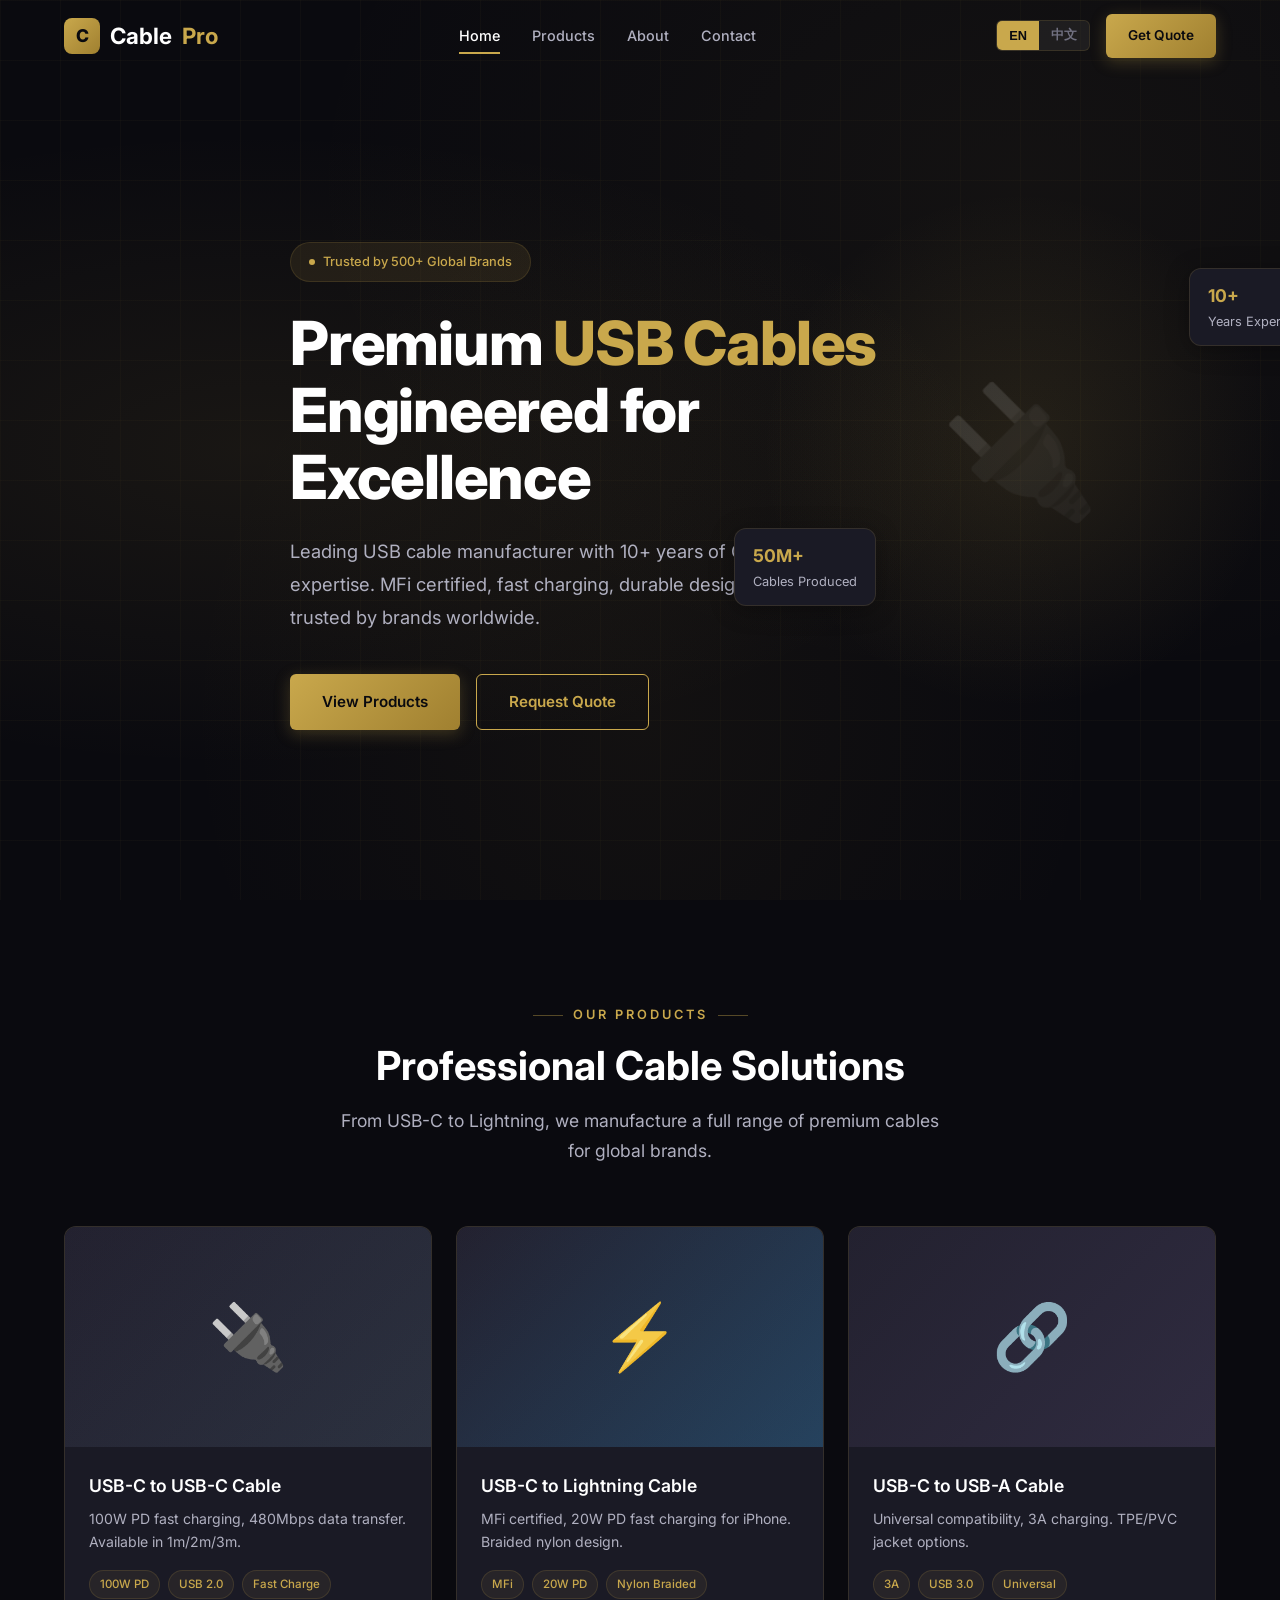
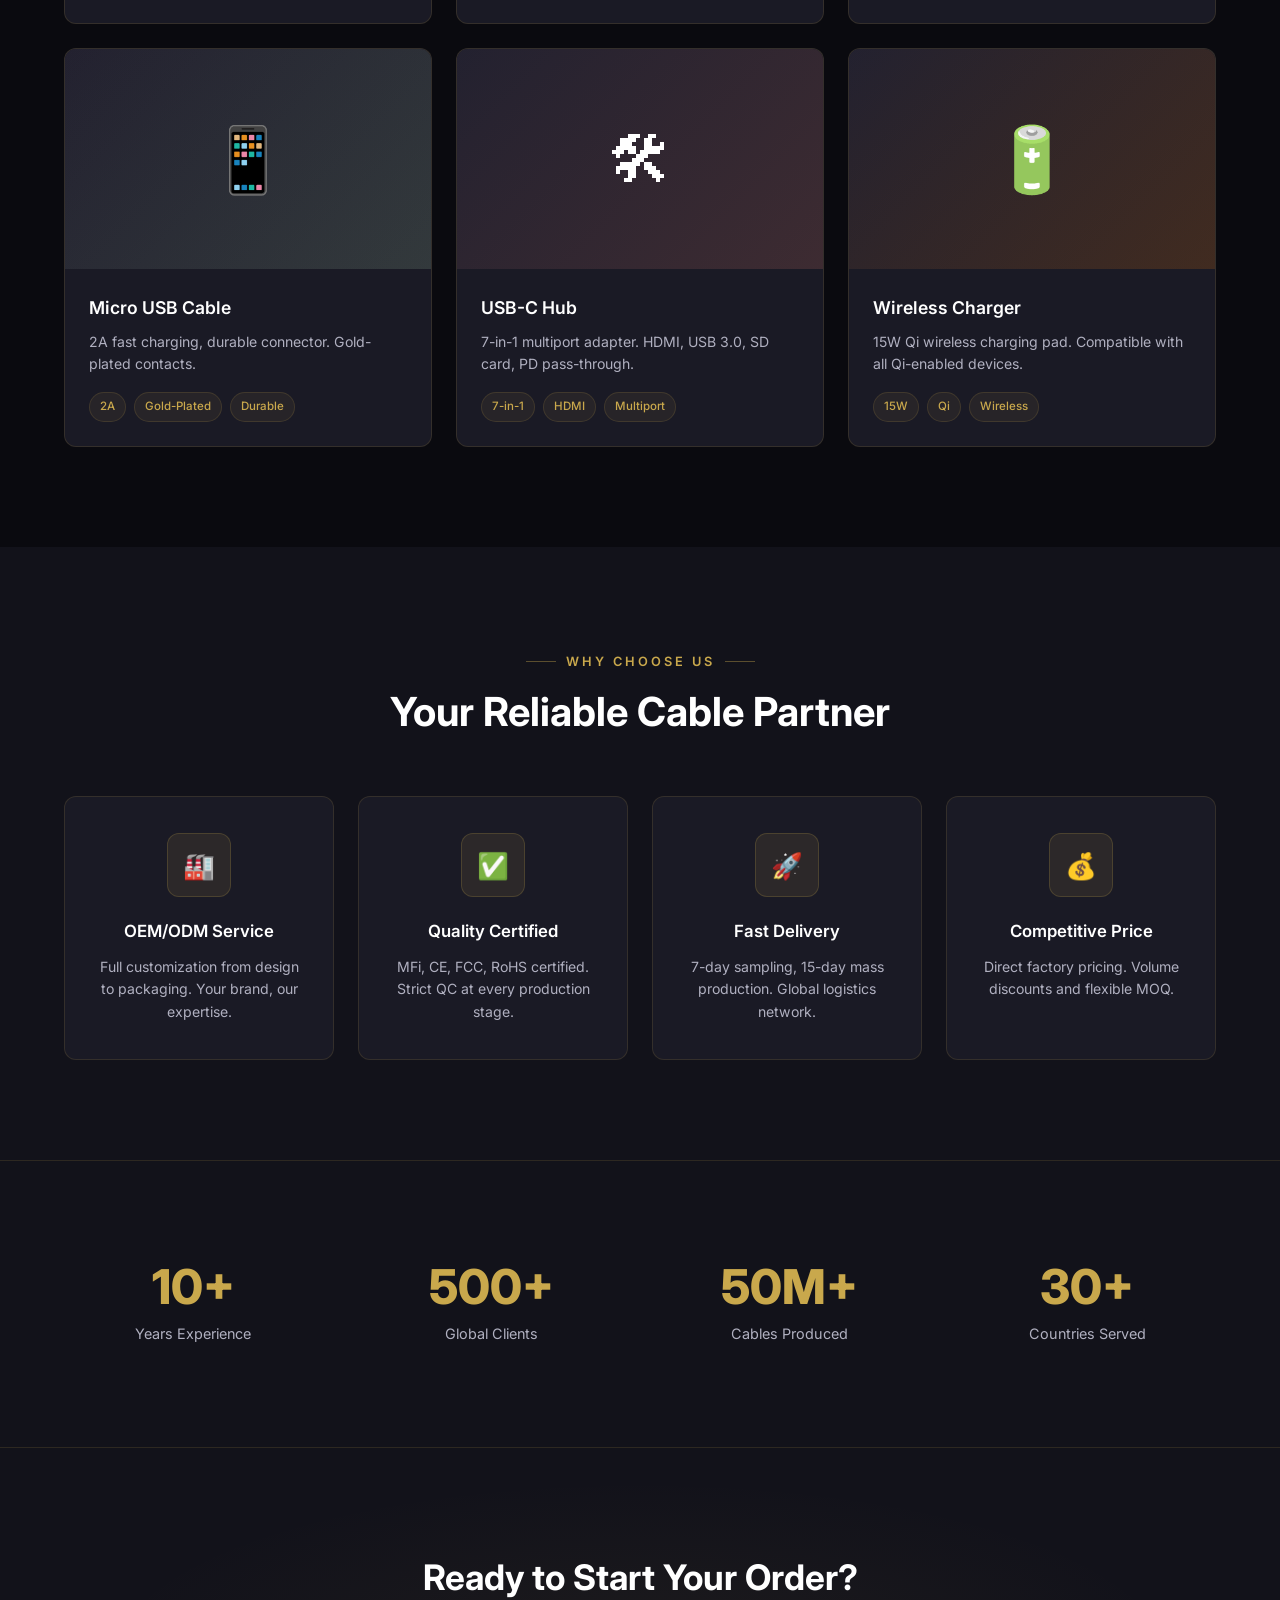
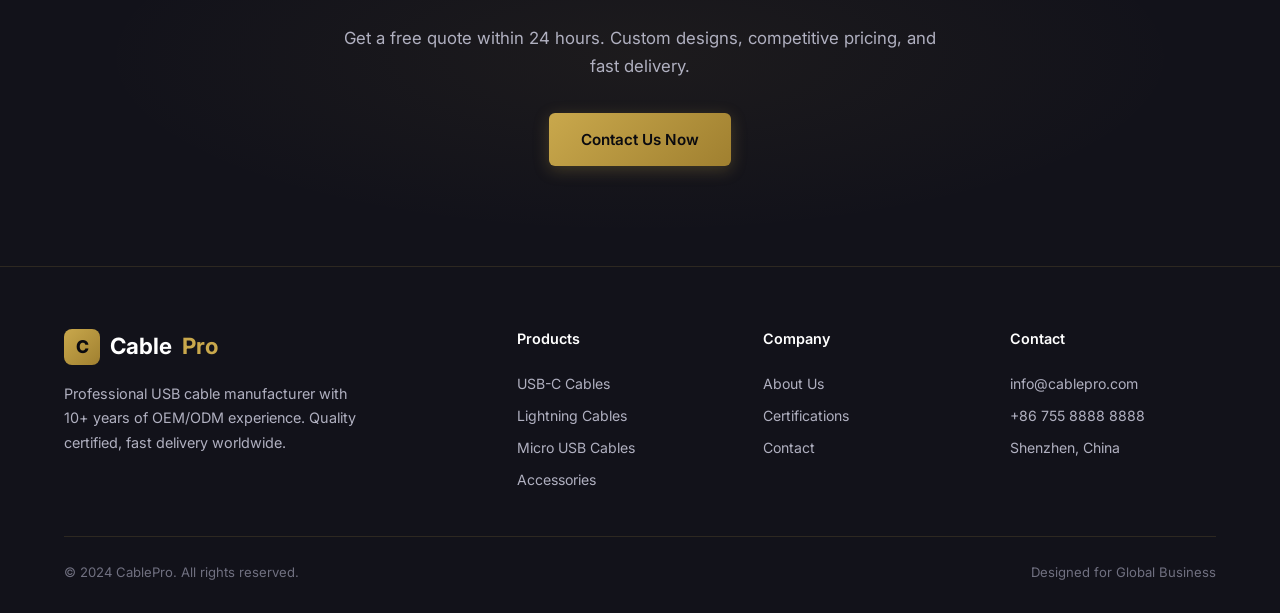
==== index.html @ 5659ff64 "feat: CablePro USB数据线外贸独立站 - 深色商务风 + 中英双语 - 4个页面: 首页/产品/关于/联系 - 深色背景 + 金色点缀设计风格 - 中英文一键切换 (localStor" ====
<!DOCTYPE html>
<html lang="en">
<head>
  <meta charset="UTF-8">
  <meta name="viewport" content="width=device-width, initial-scale=1.0">
  <title>CablePro - Premium USB Cables Manufacturer</title>
  <meta name="description" content="CablePro is a leading USB cable manufacturer with 10+ years of experience. OEM/ODM services, quality certified, fast delivery worldwide.">
  <link rel="stylesheet" href="assets/css/style.css">
  <link rel="preconnect" href="https://fonts.googleapis.com">
  <link href="https://fonts.googleapis.com/css2?family=Inter:wght@400;500;600;700;800&display=swap" rel="stylesheet">
</head>
<body>

<!-- Header 导航 -->
<header class="header">
  <div class="header-inner">
    <a href="index.html" class="logo">
      <div class="logo-icon">C</div>
      Cable<span>Pro</span>
    </a>
    <nav class="nav">
      <a href="index.html" class="nav-link active" data-en="Home" data-zh="首页">Home</a>
      <a href="products.html" class="nav-link " data-en="Products" data-zh="产品中心">Products</a>
      <a href="about.html" class="nav-link " data-en="About" data-zh="关于我们">About</a>
      <a href="contact.html" class="nav-link " data-en="Contact" data-zh="联系我们">Contact</a>
    </nav>
    <div class="header-actions">
      <div class="lang-switch">
        <button class="lang-btn active" data-lang="en">EN</button>
        <button class="lang-btn" data-lang="zh">中文</button>
      </div>
      <a href="contact.html" class="btn btn-primary btn-sm" data-en="Get Quote" data-zh="获取报价">Get Quote</a>
    </div>
    <button class="menu-toggle" aria-label="Menu">
      <span></span><span></span><span></span>
    </button>
  </div>
</header>

<!-- 移动端导航 -->
<div class="mobile-nav">
  <a href="index.html" class="nav-link active" data-en="Home" data-zh="首页">Home</a>
  <a href="products.html" class="nav-link " data-en="Products" data-zh="产品中心">Products</a>
  <a href="about.html" class="nav-link " data-en="About" data-zh="关于我们">About</a>
  <a href="contact.html" class="nav-link " data-en="Contact" data-zh="联系我们">Contact</a>
  <div class="header-actions">
    <a href="contact.html" class="btn btn-primary" data-en="Get Quote" data-zh="获取报价">Get Quote</a>
  </div>
</div>

<!-- Hero 区块 -->
<section class="hero">
  <div class="hero-bg"></div>
  <div class="hero-grid"></div>
  <div class="container">
    <div class="hero-content">
      <div class="hero-badge">
        <span class="hero-badge-dot"></span>
        <span data-en="Trusted by 500+ Global Brands" data-zh="500+ 全球品牌信赖之选">Trusted by 500+ Global Brands</span>
      </div>
      <h1 class="hero-title">
        <span data-en="Premium" data-zh="优质">Premium</span> <span class="gold" data-en="USB Cables" data-zh="USB数据线">USB Cables</span><br>
        <span data-en="Engineered for Excellence" data-zh="精工制造 卓越品质">Engineered for Excellence</span>
      </h1>
      <p class="hero-desc" data-en="Leading USB cable manufacturer with 10+ years of OEM/ODM expertise. MFi certified, fast charging, durable design — trusted by brands worldwide." data-zh="拥有10余年OEM/ODM经验的领先USB数据线制造商。MFi认证、快充技术、耐用设计——全球品牌信赖之选。">Leading USB cable manufacturer with 10+ years of OEM/ODM expertise. MFi certified, fast charging, durable design — trusted by brands worldwide.</p>
      <div class="hero-btns">
        <a href="products.html" class="btn btn-primary" data-en="View Products" data-zh="查看产品">View Products</a>
        <a href="contact.html" class="btn btn-outline" data-en="Request Quote" data-zh="索取报价">Request Quote</a>
      </div>
    </div>
  </div>
  <div class="hero-visual">
    <div class="hero-visual-inner">
      <div class="hero-visual-icon">&#x1F50C;</div>
      <div class="hero-floating">
        <span class="num">10+</span>
        <span data-en="Years Experience" data-zh="年经验">Years Experience</span>
      </div>
      <div class="hero-floating">
        <span class="num">50M+</span>
        <span data-en="Cables Produced" data-zh="条数据线产出">Cables Produced</span>
      </div>
    </div>
  </div>
</section>

<!-- 产品展示区 -->
<section class="section">
  <div class="container">
    <div class="section-header reveal">
      <div class="section-label" data-en="Our Products" data-zh="产品展示">Our Products</div>
      <h2 class="section-title" data-en="Professional Cable Solutions" data-zh="专业线缆解决方案">Professional Cable Solutions</h2>
      <p class="section-subtitle" data-en="From USB-C to Lightning, we manufacture a full range of premium cables for global brands." data-zh="从USB-C到Lightning，我们为全球品牌制造全系列优质数据线。">From USB-C to Lightning, we manufacture a full range of premium cables for global brands.</p>
    </div>
    <div class="products-grid">
      <div class="product-card reveal">
        <div class="product-img" style="background:linear-gradient(135deg,#1a1a2e,#16213e)"><span class="emoji">&#x1F50C;</span></div>
        <div class="product-info">
          <h3 class="product-name" data-en="USB-C to USB-C Cable" data-zh="USB-C 转 USB-C 数据线">USB-C to USB-C Cable</h3>
          <p class="product-desc" data-en="100W PD fast charging, 480Mbps data transfer. Available in 1m/2m/3m." data-zh="100W PD快充，480Mbps数据传输。1m/2m/3m可选。">100W PD fast charging, 480Mbps data transfer. Available in 1m/2m/3m.</p>
          <div class="product-tags">
            <span class="product-tag">100W PD</span>
            <span class="product-tag">USB 2.0</span>
            <span class="product-tag" data-en="Fast Charge" data-zh="快充">Fast Charge</span>
          </div>
        </div>
      </div>
      <div class="product-card reveal">
        <div class="product-img" style="background:linear-gradient(135deg,#1a1a2e,#0f3460)"><span class="emoji">&#x26A1;</span></div>
        <div class="product-info">
          <h3 class="product-name" data-en="USB-C to Lightning Cable" data-zh="USB-C 转 Lightning 数据线">USB-C to Lightning Cable</h3>
          <p class="product-desc" data-en="MFi certified, 20W PD fast charging for iPhone. Braided nylon design." data-zh="MFi认证，20W PD快充适配iPhone。尼龙编织设计。">MFi certified, 20W PD fast charging for iPhone. Braided nylon design.</p>
          <div class="product-tags">
            <span class="product-tag">MFi</span>
            <span class="product-tag">20W PD</span>
            <span class="product-tag" data-en="Nylon Braided" data-zh="尼龙编织">Nylon Braided</span>
          </div>
        </div>
      </div>
      <div class="product-card reveal">
        <div class="product-img" style="background:linear-gradient(135deg,#1a1a2e,#1a1a3e)"><span class="emoji">&#x1F517;</span></div>
        <div class="product-info">
          <h3 class="product-name" data-en="USB-C to USB-A Cable" data-zh="USB-C 转 USB-A 数据线">USB-C to USB-A Cable</h3>
          <p class="product-desc" data-en="Universal compatibility, 3A charging. TPE/PVC jacket options." data-zh="通用兼容，3A充电。TPE/PVC外被可选。">Universal compatibility, 3A charging. TPE/PVC jacket options.</p>
          <div class="product-tags">
            <span class="product-tag">3A</span>
            <span class="product-tag">USB 3.0</span>
            <span class="product-tag" data-en="Universal" data-zh="通用">Universal</span>
          </div>
        </div>
      </div>
      <div class="product-card reveal">
        <div class="product-img" style="background:linear-gradient(135deg,#1a1a2e,#1e2a3a)"><span class="emoji">&#x1F4F1;</span></div>
        <div class="product-info">
          <h3 class="product-name" data-en="Micro USB Cable" data-zh="Micro USB 数据线">Micro USB Cable</h3>
          <p class="product-desc" data-en="2A fast charging, durable connector. Gold-plated contacts." data-zh="2A快充，耐用接头。镀金触点。">2A fast charging, durable connector. Gold-plated contacts.</p>
          <div class="product-tags">
            <span class="product-tag">2A</span>
            <span class="product-tag" data-en="Gold-Plated" data-zh="镀金触点">Gold-Plated</span>
            <span class="product-tag" data-en="Durable" data-zh="耐用">Durable</span>
          </div>
        </div>
      </div>
      <div class="product-card reveal">
        <div class="product-img" style="background:linear-gradient(135deg,#1a1a2e,#2a1a2e)"><span class="emoji">&#x1F6E0;</span></div>
        <div class="product-info">
          <h3 class="product-name" data-en="USB-C Hub" data-zh="USB-C 扩展坞">USB-C Hub</h3>
          <p class="product-desc" data-en="7-in-1 multiport adapter. HDMI, USB 3.0, SD card, PD pass-through." data-zh="七合一多口适配器。HDMI、USB 3.0、SD卡、PD直通。">7-in-1 multiport adapter. HDMI, USB 3.0, SD card, PD pass-through.</p>
          <div class="product-tags">
            <span class="product-tag">7-in-1</span>
            <span class="product-tag">HDMI</span>
            <span class="product-tag" data-en="Multiport" data-zh="多口">Multiport</span>
          </div>
        </div>
      </div>
      <div class="product-card reveal">
        <div class="product-img" style="background:linear-gradient(135deg,#1a1a2e,#2e1a1a)"><span class="emoji">&#x1F50B;</span></div>
        <div class="product-info">
          <h3 class="product-name" data-en="Wireless Charger" data-zh="无线充电器">Wireless Charger</h3>
          <p class="product-desc" data-en="15W Qi wireless charging pad. Compatible with all Qi-enabled devices." data-zh="15W Qi无线充电板。兼容所有Qi设备。">15W Qi wireless charging pad. Compatible with all Qi-enabled devices.</p>
          <div class="product-tags">
            <span class="product-tag">15W</span>
            <span class="product-tag">Qi</span>
            <span class="product-tag" data-en="Wireless" data-zh="无线">Wireless</span>
          </div>
        </div>
      </div>
    </div>
  </div>
</section>

<!-- 为什么选择我们 -->
<section class="section" style="background:var(--bg-secondary)">
  <div class="container">
    <div class="section-header reveal">
      <div class="section-label" data-en="Why Choose Us" data-zh="为什么选择我们">Why Choose Us</div>
      <h2 class="section-title" data-en="Your Reliable Cable Partner" data-zh="您可靠的线缆合作伙伴">Your Reliable Cable Partner</h2>
    </div>
    <div class="advantages-grid">
      <div class="advantage-card reveal">
        <div class="advantage-icon">&#x1F3ED;</div>
        <h3 class="advantage-title" data-en="OEM/ODM Service" data-zh="OEM/ODM 服务">OEM/ODM Service</h3>
        <p class="advantage-desc" data-en="Full customization from design to packaging. Your brand, our expertise." data-zh="从设计到包装的全方位定制。您的品牌，我们的专业。">Full customization from design to packaging. Your brand, our expertise.</p>
      </div>
      <div class="advantage-card reveal">
        <div class="advantage-icon">&#x2705;</div>
        <h3 class="advantage-title" data-en="Quality Certified" data-zh="品质认证">Quality Certified</h3>
        <p class="advantage-desc" data-en="MFi, CE, FCC, RoHS certified. Strict QC at every production stage." data-zh="MFi、CE、FCC、RoHS认证。每道工序严格品控。">MFi, CE, FCC, RoHS certified. Strict QC at every production stage.</p>
      </div>
      <div class="advantage-card reveal">
        <div class="advantage-icon">&#x1F680;</div>
        <h3 class="advantage-title" data-en="Fast Delivery" data-zh="快速交付">Fast Delivery</h3>
        <p class="advantage-desc" data-en="7-day sampling, 15-day mass production. Global logistics network." data-zh="7天打样，15天量产。全球物流网络。">7-day sampling, 15-day mass production. Global logistics network.</p>
      </div>
      <div class="advantage-card reveal">
        <div class="advantage-icon">&#x1F4B0;</div>
        <h3 class="advantage-title" data-en="Competitive Price" data-zh="竞争价格">Competitive Price</h3>
        <p class="advantage-desc" data-en="Direct factory pricing. Volume discounts and flexible MOQ." data-zh="工厂直供价格。批量折扣和灵活起订量。">Direct factory pricing. Volume discounts and flexible MOQ.</p>
      </div>
    </div>
  </div>
</section>

<!-- 数据统计 -->
<section class="stats section">
  <div class="container">
    <div class="stats-grid">
      <div class="stat-item reveal">
        <div class="stat-number">10+</div>
        <div class="stat-label" data-en="Years Experience" data-zh="年行业经验">Years Experience</div>
      </div>
      <div class="stat-item reveal">
        <div class="stat-number">500+</div>
        <div class="stat-label" data-en="Global Clients" data-zh="全球客户">Global Clients</div>
      </div>
      <div class="stat-item reveal">
        <div class="stat-number">50M+</div>
        <div class="stat-label" data-en="Cables Produced" data-zh="条数据线产出">Cables Produced</div>
      </div>
      <div class="stat-item reveal">
        <div class="stat-number">30+</div>
        <div class="stat-label" data-en="Countries Served" data-zh="服务国家">Countries Served</div>
      </div>
    </div>
  </div>
</section>

<!-- CTA 区块 -->
<section class="cta-section section">
  <div class="container">
    <div class="cta-content reveal">
      <h2 class="cta-title" data-en="Ready to Start Your Order?" data-zh="准备开始您的订单？">Ready to Start Your Order?</h2>
      <p class="cta-desc" data-en="Get a free quote within 24 hours. Custom designs, competitive pricing, and fast delivery." data-zh="24小时内获取免费报价。定制设计、竞争价格、快速交付。">Get a free quote within 24 hours. Custom designs, competitive pricing, and fast delivery.</p>
      <a href="contact.html" class="btn btn-primary" data-en="Contact Us Now" data-zh="立即联系我们">Contact Us Now</a>
    </div>
  </div>
</section>

<!-- Footer -->
<footer class="footer">
  <div class="container">
    <div class="footer-grid">
      <div class="footer-brand">
        <a href="index.html" class="logo">
          <div class="logo-icon">C</div>
          Cable<span>Pro</span>
        </a>
        <p data-en="Professional USB cable manufacturer with 10+ years of OEM/ODM experience. Quality certified, fast delivery worldwide." data-zh="专业USB数据线制造商，10余年OEM/ODM经验。品质认证，全球快速交付。">Professional USB cable manufacturer with 10+ years of OEM/ODM experience. Quality certified, fast delivery worldwide.</p>
      </div>
      <div>
        <h4 class="footer-title" data-en="Products" data-zh="产品">Products</h4>
        <a href="products.html" class="footer-link" data-en="USB-C Cables" data-zh="USB-C 数据线">USB-C Cables</a>
        <a href="products.html" class="footer-link" data-en="Lightning Cables" data-zh="Lightning 数据线">Lightning Cables</a>
        <a href="products.html" class="footer-link" data-en="Micro USB Cables" data-zh="Micro USB 数据线">Micro USB Cables</a>
        <a href="products.html" class="footer-link" data-en="Accessories" data-zh="配件">Accessories</a>
      </div>
      <div>
        <h4 class="footer-title" data-en="Company" data-zh="公司">Company</h4>
        <a href="about.html" class="footer-link" data-en="About Us" data-zh="关于我们">About Us</a>
        <a href="about.html" class="footer-link" data-en="Certifications" data-zh="资质认证">Certifications</a>
        <a href="contact.html" class="footer-link" data-en="Contact" data-zh="联系我们">Contact</a>
      </div>
      <div>
        <h4 class="footer-title" data-en="Contact" data-zh="联系方式">Contact</h4>
        <span class="footer-link">info@cablepro.com</span>
        <span class="footer-link">+86 755 8888 8888</span>
        <span class="footer-link" data-en="Shenzhen, China" data-zh="中国深圳">Shenzhen, China</span>
      </div>
    </div>
    <div class="footer-bottom">
      <span>&copy; 2024 CablePro. All rights reserved.</span>
      <span data-en="Designed for Global Business" data-zh="为全球商业而设计">Designed for Global Business</span>
    </div>
  </div>
</footer>

<script src="assets/js/main.js"></script>
</body>
</html>
---- assets/css/style.css ----
/* ========================================
   CablePro / 锐联科技 - USB数据线外贸独立站
   深色商务风 + 金色点缀
   ======================================== */

:root {
  --bg-primary: #0a0a0f;
  --bg-secondary: #12121a;
  --bg-card: #1a1a25;
  --bg-card-hover: #22222f;
  --accent-gold: #c9a84c;
  --accent-gold-light: #e0c56e;
  --accent-gold-dark: #a08030;
  --text-primary: #fff;
  --text-secondary: #b0b0c0;
  --text-muted: #707080;
  --border-color: rgba(201,168,76,0.15);
  --border-color-solid: #2a2a35;
  --shadow-card: 0 4px 24px rgba(0,0,0,0.3);
  --shadow-card-hover: 0 8px 40px rgba(201,168,76,0.12);
  --transition-fast: 0.2s ease;
  --transition-normal: 0.3s ease;
  --transition-slow: 0.5s ease;
  --radius-sm: 6px;
  --radius-md: 12px;
  --radius-lg: 20px;
  --header-height: 72px;
  --container-max: 1200px;
  --section-padding: 100px 0;
}

*,*::before,*::after { margin:0; padding:0; box-sizing:border-box; }
html { scroll-behavior:smooth; font-size:16px; }
body {
  font-family: Inter, -apple-system, BlinkMacSystemFont, "Segoe UI", Roboto, sans-serif;
  background: var(--bg-primary); color: var(--text-primary);
  line-height: 1.7; overflow-x: hidden; -webkit-font-smoothing: antialiased;
}
a { color: var(--accent-gold); text-decoration: none; transition: color var(--transition-fast); }
a:hover { color: var(--accent-gold-light); }
img { max-width: 100%; height: auto; display: block; }
ul, ol { list-style: none; }

.container { max-width: var(--container-max); margin: 0 auto; padding: 0 24px; }

/* 通用区块 */
.section { padding: var(--section-padding); position: relative; }
.section-header { text-align: center; margin-bottom: 60px; }
.section-label {
  display: inline-block; font-size: 0.8rem; font-weight: 600;
  letter-spacing: 3px; text-transform: uppercase; color: var(--accent-gold);
  margin-bottom: 16px; position: relative; padding: 0 20px;
}
.section-label::before, .section-label::after {
  content: ""; position: absolute; top: 50%; width: 30px; height: 1px;
  background: var(--accent-gold); opacity: 0.4;
}
.section-label::before { left: -20px; }
.section-label::after { right: -20px; }
.section-title { font-size: 2.5rem; font-weight: 700; line-height: 1.2; margin-bottom: 16px; }
.section-subtitle { font-size: 1.1rem; color: var(--text-secondary); max-width: 600px; margin: 0 auto; }

/* 按钮 */
.btn {
  display: inline-flex; align-items: center; justify-content: center; gap: 8px;
  padding: 14px 32px; font-size: 0.95rem; font-weight: 600; border: none;
  border-radius: var(--radius-sm); cursor: pointer; transition: all var(--transition-normal);
  text-decoration: none; white-space: nowrap;
}
.btn-primary {
  background: linear-gradient(135deg, var(--accent-gold), var(--accent-gold-dark));
  color: #0a0a0f; box-shadow: 0 4px 16px rgba(201,168,76,0.25);
}
.btn-primary:hover {
  background: linear-gradient(135deg, var(--accent-gold-light), var(--accent-gold));
  box-shadow: 0 6px 24px rgba(201,168,76,0.35); transform: translateY(-2px); color: #0a0a0f;
}
.btn-outline {
  background: transparent; color: var(--accent-gold); border: 1.5px solid var(--accent-gold);
}
.btn-outline:hover {
  background: rgba(201,168,76,0.1); color: var(--accent-gold-light); transform: translateY(-2px);
}
.btn-sm { padding: 10px 22px; font-size: 0.85rem; }

/* Header 导航 */
.header {
  position: fixed; top: 0; left: 0; width: 100%; height: var(--header-height);
  z-index: 1000; transition: all var(--transition-normal);
}
.header.scrolled {
  background: rgba(10,10,15,0.92); backdrop-filter: blur(20px);
  -webkit-backdrop-filter: blur(20px); border-bottom: 1px solid var(--border-color);
  box-shadow: 0 2px 20px rgba(0,0,0,0.3);
}
.header-inner {
  display: flex; align-items: center; justify-content: space-between;
  height: 100%; max-width: var(--container-max); margin: 0 auto; padding: 0 24px;
}
.logo {
  display: flex; align-items: center; gap: 10px; font-size: 1.4rem;
  font-weight: 700; color: var(--text-primary); text-decoration: none;
}
.logo-icon {
  width: 36px; height: 36px;
  background: linear-gradient(135deg, var(--accent-gold), var(--accent-gold-dark));
  border-radius: 8px; display: flex; align-items: center; justify-content: center;
  font-size: 1.1rem; color: #0a0a0f; font-weight: 800;
}
.logo span { color: var(--accent-gold); }

.nav { display: flex; align-items: center; gap: 32px; }
.nav-link {
  font-size: 0.9rem; font-weight: 500; color: var(--text-secondary);
  text-decoration: none; position: relative; padding: 4px 0;
  transition: color var(--transition-fast);
}
.nav-link::after {
  content: ""; position: absolute; bottom: -2px; left: 0; width: 0; height: 2px;
  background: var(--accent-gold); transition: width var(--transition-normal);
}
.nav-link:hover, .nav-link.active { color: var(--text-primary); }
.nav-link:hover::after, .nav-link.active::after { width: 100%; }

.header-actions { display: flex; align-items: center; gap: 16px; }

.lang-switch {
  display: flex; background: rgba(255,255,255,0.06); border: 1px solid var(--border-color);
  border-radius: var(--radius-sm); overflow: hidden;
}
.lang-btn {
  padding: 6px 12px; font-size: 0.8rem; font-weight: 600; color: var(--text-muted);
  background: transparent; border: none; cursor: pointer; transition: all var(--transition-fast);
}
.lang-btn.active { background: var(--accent-gold); color: #0a0a0f; }

.menu-toggle {
  display: none; flex-direction: column; gap: 5px; background: none; border: none;
  cursor: pointer; padding: 4px;
}
.menu-toggle span {
  display: block; width: 24px; height: 2px; background: var(--text-primary);
  border-radius: 2px; transition: all var(--transition-normal);
}
.menu-toggle.active span:nth-child(1) { transform: rotate(45deg) translate(5px, 5px); }
.menu-toggle.active span:nth-child(2) { opacity: 0; }
.menu-toggle.active span:nth-child(3) { transform: rotate(-45deg) translate(5px, -5px); }

.mobile-nav {
  display: none; position: fixed; top: var(--header-height); left: 0; width: 100%;
  background: rgba(10,10,15,0.98); backdrop-filter: blur(20px); padding: 24px;
  border-bottom: 1px solid var(--border-color); z-index: 999;
  transform: translateY(-100%); opacity: 0; transition: all var(--transition-normal);
}
.mobile-nav.open { transform: translateY(0); opacity: 1; }
.mobile-nav .nav-link {
  display: block; padding: 14px 0; font-size: 1.1rem; border-bottom: 1px solid var(--border-color);
}
.mobile-nav .nav-link::after { display: none; }
.mobile-nav .header-actions { margin-top: 20px; flex-direction: column; align-items: stretch; }

/* Hero 区块 */
.hero {
  min-height: 100vh; display: flex; align-items: center; position: relative;
  padding-top: var(--header-height); overflow: hidden;
}
.hero-bg {
  position: absolute; inset: 0; z-index: 0;
  background:
    radial-gradient(ellipse at 20% 50%, rgba(201,168,76,0.08) 0%, transparent 50%),
    radial-gradient(ellipse at 80% 20%, rgba(201,168,76,0.05) 0%, transparent 50%),
    radial-gradient(ellipse at 50% 80%, rgba(160,128,48,0.06) 0%, transparent 50%);
}
.hero-grid {
  position: absolute; inset: 0; z-index: 0;
  background-image:
    linear-gradient(rgba(201,168,76,0.03) 1px, transparent 1px),
    linear-gradient(90deg, rgba(201,168,76,0.03) 1px, transparent 1px);
  background-size: 60px 60px;
}
.hero .container { position: relative; z-index: 1; }
.hero-content { max-width: 700px; }
.hero-badge {
  display: inline-flex; align-items: center; gap: 8px;
  padding: 8px 18px; background: rgba(201,168,76,0.1);
  border: 1px solid var(--border-color); border-radius: 50px;
  font-size: 0.8rem; font-weight: 500; color: var(--accent-gold);
  margin-bottom: 28px;
}
.hero-badge-dot {
  width: 6px; height: 6px; background: var(--accent-gold); border-radius: 50%;
  animation: pulse-dot 2s ease-in-out infinite;
}
@keyframes pulse-dot {
  0%, 100% { opacity: 1; transform: scale(1); }
  50% { opacity: 0.5; transform: scale(1.5); }
}
.hero-title {
  font-size: 3.8rem; font-weight: 800; line-height: 1.1; margin-bottom: 24px;
  letter-spacing: -0.02em;
}
.hero-title .gold { color: var(--accent-gold); }
.hero-desc {
  font-size: 1.15rem; color: var(--text-secondary); line-height: 1.8;
  margin-bottom: 40px; max-width: 540px;
}
.hero-btns { display: flex; gap: 16px; flex-wrap: wrap; }
.hero-visual {
  position: absolute; right: 0; top: 50%; transform: translateY(-50%);
  width: 45%; max-width: 520px; z-index: 1;
}
.hero-visual-inner {
  position: relative; width: 100%; padding-bottom: 100%;
  background: radial-gradient(circle at center, rgba(201,168,76,0.12) 0%, transparent 70%);
  border-radius: 50%;
}
.hero-visual-icon {
  position: absolute; top: 50%; left: 50%; transform: translate(-50%, -50%);
  font-size: 8rem; opacity: 0.15;
}
.hero-floating {
  position: absolute; background: var(--bg-card); border: 1px solid var(--border-color);
  border-radius: var(--radius-md); padding: 12px 18px; font-size: 0.8rem;
  color: var(--text-secondary); box-shadow: var(--shadow-card);
  animation: float-card 6s ease-in-out infinite;
}
.hero-floating:nth-child(2) { top: 15%; right: -10%; animation-delay: -2s; }
.hero-floating:nth-child(3) { bottom: 20%; left: -5%; animation-delay: -4s; }
.hero-floating .num { color: var(--accent-gold); font-weight: 700; font-size: 1.1rem; display: block; }
@keyframes float-card {
  0%, 100% { transform: translateY(0); }
  50% { transform: translateY(-10px); }
}

/* 产品卡片 */
.products-grid {
  display: grid; grid-template-columns: repeat(3, 1fr); gap: 24px;
}
.product-card {
  background: var(--bg-card); border: 1px solid var(--border-color);
  border-radius: var(--radius-md); overflow: hidden;
  transition: all var(--transition-normal); position: relative;
}
.product-card:hover {
  border-color: rgba(201,168,76,0.3); background: var(--bg-card-hover);
  box-shadow: var(--shadow-card-hover); transform: translateY(-4px);
}
.product-img {
  height: 220px; display: flex; align-items: center; justify-content: center;
  font-size: 4rem; position: relative; overflow: hidden;
}
.product-img::before {
  content: ""; position: absolute; inset: 0;
  background: linear-gradient(135deg, rgba(201,168,76,0.05), rgba(201,168,76,0.12));
}
.product-img .emoji { position: relative; z-index: 1; filter: grayscale(0.2); }
.product-info { padding: 24px; }
.product-name {
  font-size: 1.1rem; font-weight: 600; margin-bottom: 8px;
  color: var(--text-primary);
}
.product-desc {
  font-size: 0.88rem; color: var(--text-secondary); line-height: 1.6; margin-bottom: 16px;
}
.product-tags { display: flex; flex-wrap: wrap; gap: 8px; }
.product-tag {
  padding: 4px 10px; font-size: 0.72rem; font-weight: 500;
  background: rgba(201,168,76,0.08); border: 1px solid rgba(201,168,76,0.15);
  border-radius: 50px; color: var(--accent-gold);
}

/* 优势区块 */
.advantages-grid {
  display: grid; grid-template-columns: repeat(4, 1fr); gap: 24px;
}
.advantage-card {
  background: var(--bg-card); border: 1px solid var(--border-color);
  border-radius: var(--radius-md); padding: 36px 28px; text-align: center;
  transition: all var(--transition-normal);
}
.advantage-card:hover {
  border-color: rgba(201,168,76,0.3); transform: translateY(-4px);
  box-shadow: var(--shadow-card-hover);
}
.advantage-icon {
  width: 64px; height: 64px; margin: 0 auto 20px;
  background: rgba(201,168,76,0.1); border: 1px solid rgba(201,168,76,0.2);
  border-radius: var(--radius-md); display: flex; align-items: center;
  justify-content: center; font-size: 1.6rem;
}
.advantage-title {
  font-size: 1.05rem; font-weight: 600; margin-bottom: 10px; color: var(--text-primary);
}
.advantage-desc {
  font-size: 0.88rem; color: var(--text-secondary); line-height: 1.6;
}

/* 数据统计 */
.stats {
  background: var(--bg-secondary); border-top: 1px solid var(--border-color);
  border-bottom: 1px solid var(--border-color);
}
.stats-grid {
  display: grid; grid-template-columns: repeat(4, 1fr); gap: 40px;
}
.stat-item { text-align: center; }
.stat-number {
  font-size: 3rem; font-weight: 800; color: var(--accent-gold);
  line-height: 1.1; margin-bottom: 8px;
}
.stat-label { font-size: 0.9rem; color: var(--text-secondary); }

/* CTA 区块 */
.cta-section {
  background: var(--bg-secondary); position: relative; overflow: hidden;
}
.cta-section::before {
  content: ""; position: absolute; inset: 0;
  background: radial-gradient(ellipse at center, rgba(201,168,76,0.06) 0%, transparent 60%);
}
.cta-content {
  position: relative; z-index: 1; text-align: center; max-width: 600px; margin: 0 auto;
}
.cta-title { font-size: 2.2rem; font-weight: 700; margin-bottom: 16px; }
.cta-desc { color: var(--text-secondary); margin-bottom: 32px; font-size: 1.05rem; }

/* 页面顶部横幅（非首页） */
.page-banner {
  padding: 160px 0 80px; position: relative; overflow: hidden;
  background: var(--bg-secondary);
}
.page-banner::before {
  content: ""; position: absolute; inset: 0;
  background:
    radial-gradient(ellipse at 30% 50%, rgba(201,168,76,0.08) 0%, transparent 50%),
    radial-gradient(ellipse at 70% 50%, rgba(201,168,76,0.05) 0%, transparent 50%);
}
.page-banner .container { position: relative; z-index: 1; }
.page-banner-title { font-size: 3rem; font-weight: 800; margin-bottom: 12px; }
.page-banner-desc { font-size: 1.1rem; color: var(--text-secondary); max-width: 500px; }

/* 产品筛选标签 */
.filter-bar {
  display: flex; justify-content: center; gap: 12px; margin-bottom: 48px; flex-wrap: wrap;
}
.filter-btn {
  padding: 10px 24px; font-size: 0.88rem; font-weight: 500;
  background: var(--bg-card); border: 1px solid var(--border-color);
  border-radius: 50px; color: var(--text-secondary); cursor: pointer;
  transition: all var(--transition-fast);
}
.filter-btn:hover, .filter-btn.active {
  background: rgba(201,168,76,0.12); border-color: var(--accent-gold);
  color: var(--accent-gold);
}

/* 关于页 - 公司介绍 */
.about-intro {
  display: grid; grid-template-columns: 1fr 1fr; gap: 60px; align-items: center;
}
.about-intro-text h3 {
  font-size: 1.8rem; font-weight: 700; margin-bottom: 20px; color: var(--text-primary);
}
.about-intro-text p {
  color: var(--text-secondary); line-height: 1.8; margin-bottom: 16px;
}
.about-intro-visual {
  height: 400px; background: var(--bg-card); border: 1px solid var(--border-color);
  border-radius: var(--radius-lg); display: flex; align-items: center;
  justify-content: center; font-size: 6rem; position: relative; overflow: hidden;
}
.about-intro-visual::before {
  content: ""; position: absolute; inset: 0;
  background: linear-gradient(135deg, rgba(201,168,76,0.05), rgba(201,168,76,0.1));
}

/* 时间线 */
.timeline { position: relative; max-width: 800px; margin: 0 auto; }
.timeline::before {
  content: ""; position: absolute; left: 50%; top: 0; bottom: 0;
  width: 2px; background: var(--border-color); transform: translateX(-50%);
}
.timeline-item {
  display: flex; align-items: flex-start; margin-bottom: 48px; position: relative;
}
.timeline-item:nth-child(odd) { flex-direction: row-reverse; text-align: right; }
.timeline-item:nth-child(odd) .timeline-content { padding-right: 60px; padding-left: 0; }
.timeline-dot {
  position: absolute; left: 50%; top: 0; width: 16px; height: 16px;
  background: var(--accent-gold); border-radius: 50%;
  transform: translateX(-50%); z-index: 1;
  box-shadow: 0 0 0 4px var(--bg-primary), 0 0 0 6px var(--accent-gold);
}
.timeline-content {
  width: 50%; padding-left: 60px;
}
.timeline-year {
  font-size: 1.4rem; font-weight: 700; color: var(--accent-gold); margin-bottom: 8px;
}
.timeline-title { font-size: 1.1rem; font-weight: 600; margin-bottom: 8px; }
.timeline-desc { font-size: 0.9rem; color: var(--text-secondary); line-height: 1.6; }

/* 认证展示 */
.cert-grid {
  display: grid; grid-template-columns: repeat(4, 1fr); gap: 24px;
}
.cert-item {
  background: var(--bg-card); border: 1px solid var(--border-color);
  border-radius: var(--radius-md); padding: 32px 20px; text-align: center;
  transition: all var(--transition-normal);
}
.cert-item:hover {
  border-color: rgba(201,168,76,0.3); transform: translateY(-4px);
}
.cert-icon {
  width: 60px; height: 60px; margin: 0 auto 16px;
  background: rgba(201,168,76,0.1); border-radius: 50%;
  display: flex; align-items: center; justify-content: center; font-size: 1.5rem;
}
.cert-name { font-size: 0.95rem; font-weight: 600; color: var(--text-primary); }

/* 团队展示 */
.team-grid {
  display: grid; grid-template-columns: repeat(4, 1fr); gap: 24px;
}
.team-card {
  background: var(--bg-card); border: 1px solid var(--border-color);
  border-radius: var(--radius-md); overflow: hidden; transition: all var(--transition-normal);
}
.team-card:hover { border-color: rgba(201,168,76,0.3); transform: translateY(-4px); }
.team-photo {
  height: 200px; background: linear-gradient(135deg, rgba(201,168,76,0.08), rgba(201,168,76,0.15));
  display: flex; align-items: center; justify-content: center; font-size: 4rem;
}
.team-info { padding: 20px; text-align: center; }
.team-name { font-size: 1rem; font-weight: 600; margin-bottom: 4px; }
.team-role { font-size: 0.85rem; color: var(--text-secondary); }

/* 联系页 */
.contact-grid {
  display: grid; grid-template-columns: 1fr 1fr; gap: 48px;
}
.contact-form-wrap {
  background: var(--bg-card); border: 1px solid var(--border-color);
  border-radius: var(--radius-md); padding: 40px;
}
.form-group { margin-bottom: 20px; }
.form-label {
  display: block; font-size: 0.88rem; font-weight: 500;
  color: var(--text-secondary); margin-bottom: 8px;
}
.form-input, .form-select, .form-textarea {
  width: 100%; padding: 12px 16px; font-size: 0.95rem;
  background: var(--bg-secondary); border: 1px solid var(--border-color);
  border-radius: var(--radius-sm); color: var(--text-primary);
  transition: border-color var(--transition-fast);
  font-family: inherit;
}
.form-input:focus, .form-select:focus, .form-textarea:focus {
  outline: none; border-color: var(--accent-gold);
  box-shadow: 0 0 0 3px rgba(201,168,76,0.1);
}
.form-textarea { min-height: 120px; resize: vertical; }
.form-select { appearance: none; cursor: pointer; }
.form-row { display: grid; grid-template-columns: 1fr 1fr; gap: 16px; }

.contact-info-wrap { display: flex; flex-direction: column; gap: 24px; }
.contact-info-card {
  background: var(--bg-card); border: 1px solid var(--border-color);
  border-radius: var(--radius-md); padding: 28px; transition: all var(--transition-normal);
}
.contact-info-card:hover { border-color: rgba(201,168,76,0.3); }
.contact-info-icon {
  width: 48px; height: 48px; background: rgba(201,168,76,0.1);
  border-radius: var(--radius-sm); display: flex; align-items: center;
  justify-content: center; font-size: 1.3rem; margin-bottom: 16px;
}
.contact-info-label {
  font-size: 0.85rem; color: var(--text-muted); margin-bottom: 4px; text-transform: uppercase;
  letter-spacing: 1px;
}
.contact-info-value { font-size: 1.05rem; color: var(--text-primary); font-weight: 500; }

.contact-map {
  height: 280px; background: var(--bg-card); border: 1px solid var(--border-color);
  border-radius: var(--radius-md); display: flex; align-items: center;
  justify-content: center; color: var(--text-muted); font-size: 0.95rem;
  position: relative; overflow: hidden;
}
.contact-map::before {
  content: ""; position: absolute; inset: 0;
  background:
    linear-gradient(rgba(201,168,76,0.03) 1px, transparent 1px),
    linear-gradient(90deg, rgba(201,168,76,0.03) 1px, transparent 1px);
  background-size: 30px 30px;
}

/* Footer */
.footer {
  background: var(--bg-secondary); border-top: 1px solid var(--border-color);
  padding: 60px 0 30px;
}
.footer-grid {
  display: grid; grid-template-columns: 2fr 1fr 1fr 1fr; gap: 40px;
  margin-bottom: 40px;
}
.footer-brand p { color: var(--text-secondary); font-size: 0.9rem; margin-top: 16px; line-height: 1.7; max-width: 300px; }
.footer-title { font-size: 0.9rem; font-weight: 600; color: var(--text-primary); margin-bottom: 16px; }
.footer-link {
  display: block; font-size: 0.88rem; color: var(--text-secondary);
  padding: 4px 0; transition: color var(--transition-fast);
}
.footer-link:hover { color: var(--accent-gold); }
.footer-bottom {
  padding-top: 24px; border-top: 1px solid var(--border-color);
  display: flex; justify-content: space-between; align-items: center;
  font-size: 0.82rem; color: var(--text-muted);
}

/* 滚动动画 */
.reveal {
  opacity: 0; transform: translateY(30px);
  transition: opacity 0.6s ease, transform 0.6s ease;
}
.reveal.visible { opacity: 1; transform: translateY(0); }

/* 响应式 */
@media (max-width: 1024px) {
  .hero-title { font-size: 3rem; }
  .hero-visual { display: none; }
  .hero-content { max-width: 100%; }
  .products-grid { grid-template-columns: repeat(2, 1fr); }
  .advantages-grid { grid-template-columns: repeat(2, 1fr); }
  .stats-grid { grid-template-columns: repeat(2, 1fr); gap: 30px; }
  .footer-grid { grid-template-columns: repeat(2, 1fr); }
  .about-intro { grid-template-columns: 1fr; }
  .about-intro-visual { height: 300px; }
  .cert-grid { grid-template-columns: repeat(2, 1fr); }
  .team-grid { grid-template-columns: repeat(2, 1fr); }
}

@media (max-width: 768px) {
  :root { --section-padding: 70px 0; }
  .nav, .header-actions .btn { display: none; }
  .menu-toggle { display: flex; }
  .mobile-nav { display: block; }
  .hero-title { font-size: 2.4rem; }
  .hero-desc { font-size: 1rem; }
  .section-title { font-size: 2rem; }
  .page-banner-title { font-size: 2.2rem; }
  .products-grid { grid-template-columns: 1fr; }
  .advantages-grid { grid-template-columns: 1fr; }
  .stats-grid { grid-template-columns: repeat(2, 1fr); }
  .contact-grid { grid-template-columns: 1fr; }
  .form-row { grid-template-columns: 1fr; }
  .footer-grid { grid-template-columns: 1fr; }
  .stat-number { font-size: 2.4rem; }
  .timeline::before { left: 20px; }
  .timeline-dot { left: 20px; }
  .timeline-item, .timeline-item:nth-child(odd) { flex-direction: row; text-align: left; }
  .timeline-content, .timeline-item:nth-child(odd) .timeline-content {
    width: 100%; padding-left: 56px; padding-right: 0;
  }
  .cert-grid { grid-template-columns: repeat(2, 1fr); }
  .team-grid { grid-template-columns: repeat(2, 1fr); }
}

@media (max-width: 480px) {
  .hero-title { font-size: 2rem; }
  .hero-btns { flex-direction: column; }
  .hero-btns .btn { width: 100%; }
  .stats-grid { grid-template-columns: 1fr 1fr; gap: 20px; }
  .filter-bar { gap: 8px; }
  .filter-btn { padding: 8px 16px; font-size: 0.82rem; }
  .team-grid { grid-template-columns: 1fr; }
}
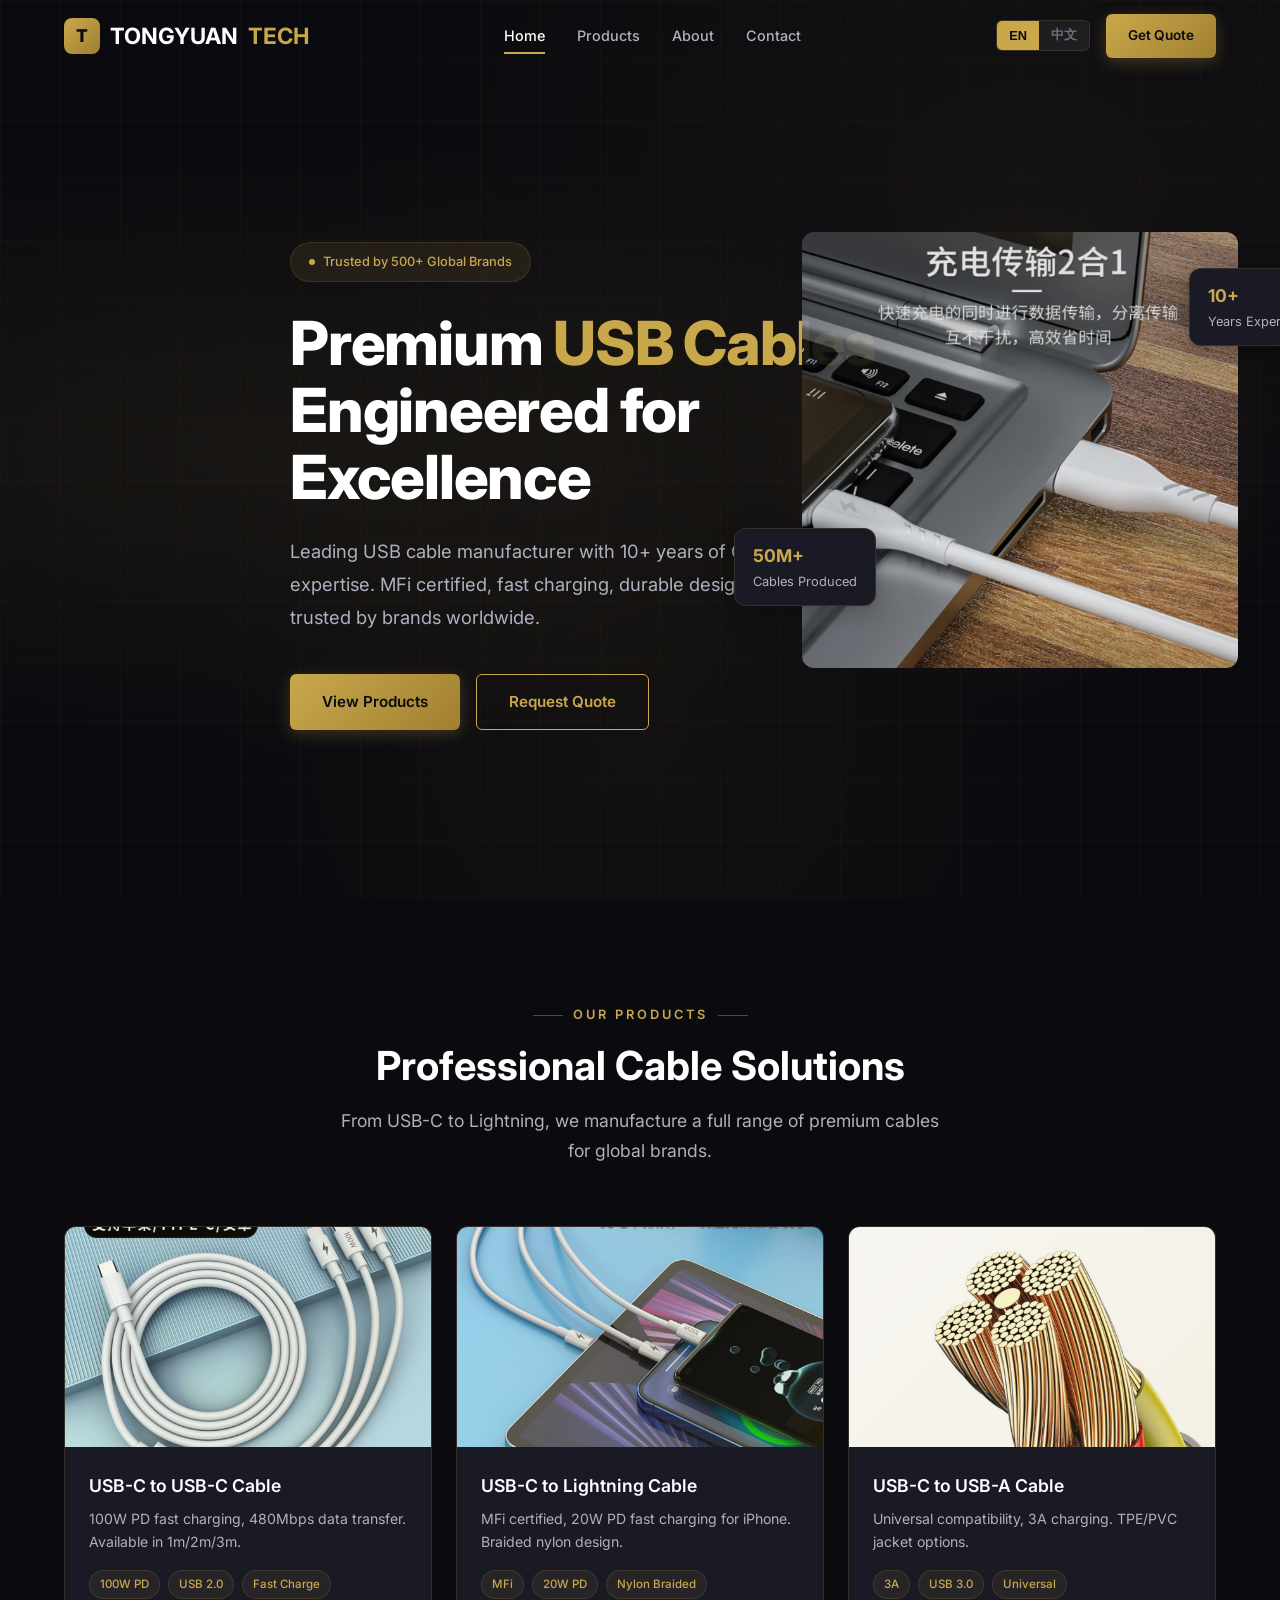
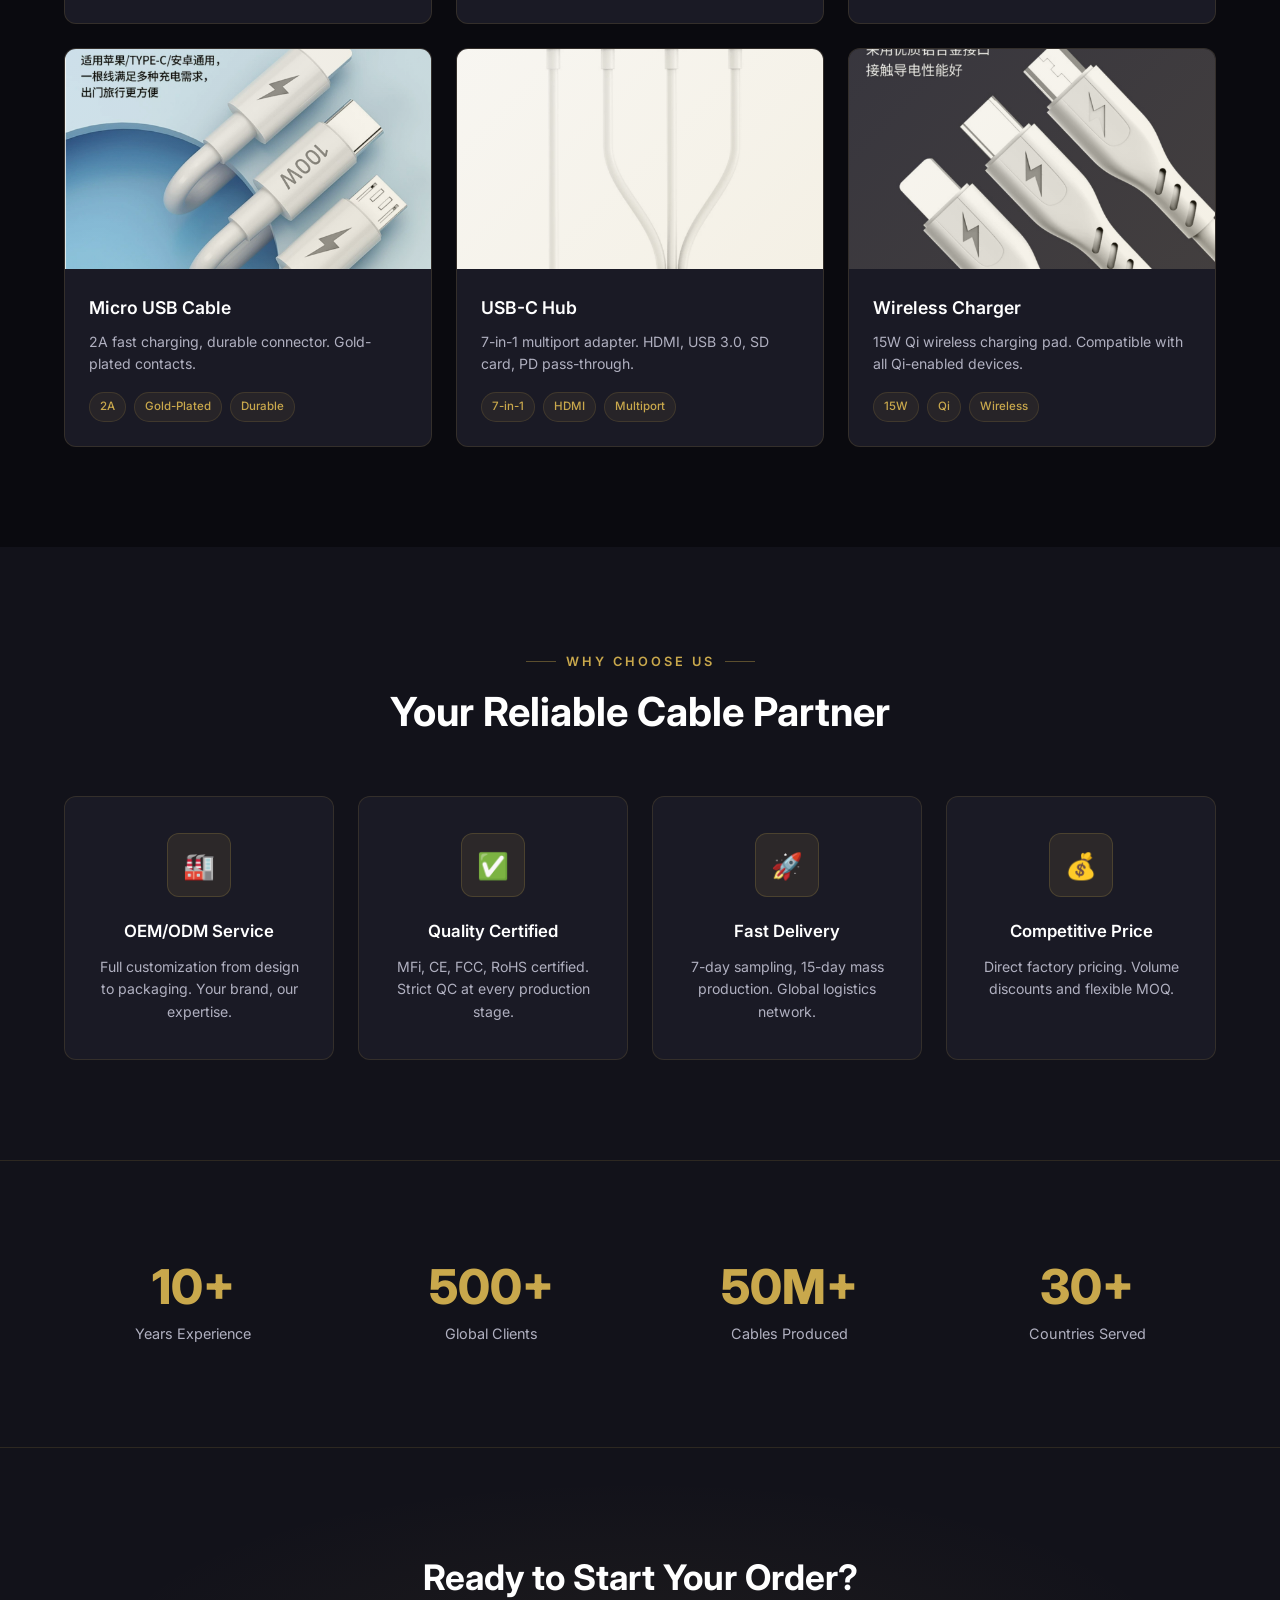
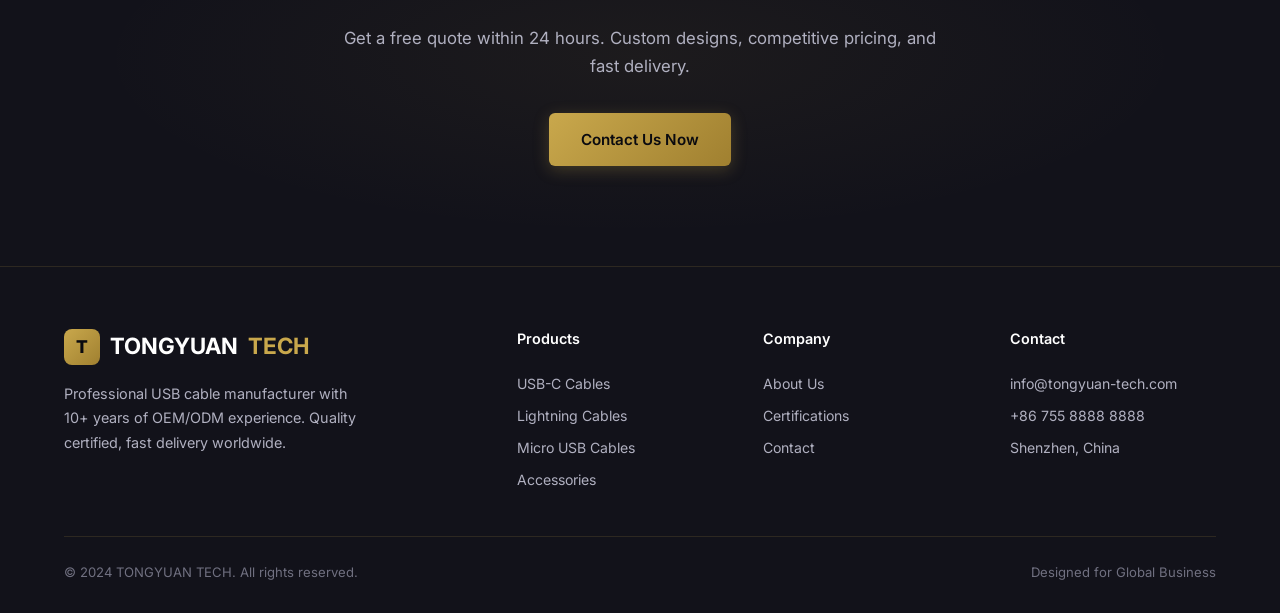
==== commit e9083da5: "feat: 更新公司名称为 TONGYUAN TECHNOLOGY CO., LIMITED，添加产品真实图片 - 公司名 CablePro → TONGYUAN TECH - Logo C → T " ====
--- a/index.html
+++ b/index.html
@@ -3,8 +3,8 @@
 <head>
   <meta charset="UTF-8">
   <meta name="viewport" content="width=device-width, initial-scale=1.0">
-  <title>CablePro - Premium USB Cables Manufacturer</title>
-  <meta name="description" content="CablePro is a leading USB cable manufacturer with 10+ years of experience. OEM/ODM services, quality certified, fast delivery worldwide.">
+  <title>TONGYUAN TECH - Premium USB Cables Manufacturer</title>
+  <meta name="description" content="TONGYUAN TECH is a leading USB cable manufacturer with 10+ years of experience. OEM/ODM services, quality certified, fast delivery worldwide.">
   <link rel="stylesheet" href="assets/css/style.css">
   <link rel="preconnect" href="https://fonts.googleapis.com">
   <link href="https://fonts.googleapis.com/css2?family=Inter:wght@400;500;600;700;800&display=swap" rel="stylesheet">
@@ -15,8 +15,8 @@
 <header class="header">
   <div class="header-inner">
     <a href="index.html" class="logo">
-      <div class="logo-icon">C</div>
-      Cable<span>Pro</span>
+      <div class="logo-icon">T</div>
+      TONGYUAN<span>TECH</span>
     </a>
     <nav class="nav">
       <a href="index.html" class="nav-link active" data-en="Home" data-zh="首页">Home</a>
@@ -71,7 +71,7 @@
   </div>
   <div class="hero-visual">
     <div class="hero-visual-inner">
-      <div class="hero-visual-icon">&#x1F50C;</div>
+      <img src="assets/img/product-usb-cable-07.png" alt="USB Cables" class="hero-visual-img">
       <div class="hero-floating">
         <span class="num">10+</span>
         <span data-en="Years Experience" data-zh="年经验">Years Experience</span>
@@ -94,7 +94,7 @@
     </div>
     <div class="products-grid">
       <div class="product-card reveal">
-        <div class="product-img" style="background:linear-gradient(135deg,#1a1a2e,#16213e)"><span class="emoji">&#x1F50C;</span></div>
+        <div class="product-img"><img src="assets/img/product-usb-cable-01.png" alt="USB Cable Product" loading="lazy"></div>
         <div class="product-info">
           <h3 class="product-name" data-en="USB-C to USB-C Cable" data-zh="USB-C 转 USB-C 数据线">USB-C to USB-C Cable</h3>
           <p class="product-desc" data-en="100W PD fast charging, 480Mbps data transfer. Available in 1m/2m/3m." data-zh="100W PD快充，480Mbps数据传输。1m/2m/3m可选。">100W PD fast charging, 480Mbps data transfer. Available in 1m/2m/3m.</p>
@@ -106,7 +106,7 @@
         </div>
       </div>
       <div class="product-card reveal">
-        <div class="product-img" style="background:linear-gradient(135deg,#1a1a2e,#0f3460)"><span class="emoji">&#x26A1;</span></div>
+        <div class="product-img"><img src="assets/img/product-usb-cable-02.png" alt="USB Cable Product" loading="lazy"></div>
         <div class="product-info">
           <h3 class="product-name" data-en="USB-C to Lightning Cable" data-zh="USB-C 转 Lightning 数据线">USB-C to Lightning Cable</h3>
           <p class="product-desc" data-en="MFi certified, 20W PD fast charging for iPhone. Braided nylon design." data-zh="MFi认证，20W PD快充适配iPhone。尼龙编织设计。">MFi certified, 20W PD fast charging for iPhone. Braided nylon design.</p>
@@ -118,7 +118,7 @@
         </div>
       </div>
       <div class="product-card reveal">
-        <div class="product-img" style="background:linear-gradient(135deg,#1a1a2e,#1a1a3e)"><span class="emoji">&#x1F517;</span></div>
+        <div class="product-img"><img src="assets/img/product-usb-cable-03.png" alt="USB Cable Product" loading="lazy"></div>
         <div class="product-info">
           <h3 class="product-name" data-en="USB-C to USB-A Cable" data-zh="USB-C 转 USB-A 数据线">USB-C to USB-A Cable</h3>
           <p class="product-desc" data-en="Universal compatibility, 3A charging. TPE/PVC jacket options." data-zh="通用兼容，3A充电。TPE/PVC外被可选。">Universal compatibility, 3A charging. TPE/PVC jacket options.</p>
@@ -130,7 +130,7 @@
         </div>
       </div>
       <div class="product-card reveal">
-        <div class="product-img" style="background:linear-gradient(135deg,#1a1a2e,#1e2a3a)"><span class="emoji">&#x1F4F1;</span></div>
+        <div class="product-img"><img src="assets/img/product-usb-cable-04.png" alt="USB Cable Product" loading="lazy"></div>
         <div class="product-info">
           <h3 class="product-name" data-en="Micro USB Cable" data-zh="Micro USB 数据线">Micro USB Cable</h3>
           <p class="product-desc" data-en="2A fast charging, durable connector. Gold-plated contacts." data-zh="2A快充，耐用接头。镀金触点。">2A fast charging, durable connector. Gold-plated contacts.</p>
@@ -142,7 +142,7 @@
         </div>
       </div>
       <div class="product-card reveal">
-        <div class="product-img" style="background:linear-gradient(135deg,#1a1a2e,#2a1a2e)"><span class="emoji">&#x1F6E0;</span></div>
+        <div class="product-img"><img src="assets/img/product-usb-cable-05.png" alt="USB Cable Product" loading="lazy"></div>
         <div class="product-info">
           <h3 class="product-name" data-en="USB-C Hub" data-zh="USB-C 扩展坞">USB-C Hub</h3>
           <p class="product-desc" data-en="7-in-1 multiport adapter. HDMI, USB 3.0, SD card, PD pass-through." data-zh="七合一多口适配器。HDMI、USB 3.0、SD卡、PD直通。">7-in-1 multiport adapter. HDMI, USB 3.0, SD card, PD pass-through.</p>
@@ -154,7 +154,7 @@
         </div>
       </div>
       <div class="product-card reveal">
-        <div class="product-img" style="background:linear-gradient(135deg,#1a1a2e,#2e1a1a)"><span class="emoji">&#x1F50B;</span></div>
+        <div class="product-img"><img src="assets/img/product-usb-cable-06.png" alt="USB Cable Product" loading="lazy"></div>
         <div class="product-info">
           <h3 class="product-name" data-en="Wireless Charger" data-zh="无线充电器">Wireless Charger</h3>
           <p class="product-desc" data-en="15W Qi wireless charging pad. Compatible with all Qi-enabled devices." data-zh="15W Qi无线充电板。兼容所有Qi设备。">15W Qi wireless charging pad. Compatible with all Qi-enabled devices.</p>
@@ -242,8 +242,8 @@
     <div class="footer-grid">
       <div class="footer-brand">
         <a href="index.html" class="logo">
-          <div class="logo-icon">C</div>
-          Cable<span>Pro</span>
+          <div class="logo-icon">T</div>
+          TONGYUAN<span>TECH</span>
         </a>
         <p data-en="Professional USB cable manufacturer with 10+ years of OEM/ODM experience. Quality certified, fast delivery worldwide." data-zh="专业USB数据线制造商，10余年OEM/ODM经验。品质认证，全球快速交付。">Professional USB cable manufacturer with 10+ years of OEM/ODM experience. Quality certified, fast delivery worldwide.</p>
       </div>
@@ -262,13 +262,13 @@
       </div>
       <div>
         <h4 class="footer-title" data-en="Contact" data-zh="联系方式">Contact</h4>
-        <span class="footer-link">info@cablepro.com</span>
+        <span class="footer-link">info@tongyuan-tech.com</span>
         <span class="footer-link">+86 755 8888 8888</span>
         <span class="footer-link" data-en="Shenzhen, China" data-zh="中国深圳">Shenzhen, China</span>
       </div>
     </div>
     <div class="footer-bottom">
-      <span>&copy; 2024 CablePro. All rights reserved.</span>
+      <span>&copy; 2024 TONGYUAN TECH. All rights reserved.</span>
       <span data-en="Designed for Global Business" data-zh="为全球商业而设计">Designed for Global Business</span>
     </div>
   </div>
--- a/assets/css/style.css
+++ b/assets/css/style.css
@@ -1,5 +1,5 @@
 /* ========================================
-   CablePro / 锐联科技 - USB数据线外贸独立站
+   TONGYUAN TECH - USB数据线外贸独立站
    深色商务风 + 金色点缀
    ======================================== */
 
@@ -218,6 +218,10 @@
   position: absolute; top: 50%; left: 50%; transform: translate(-50%, -50%);
   font-size: 8rem; opacity: 0.15;
 }
+.hero-visual-img {
+  position: absolute; inset: 8%; width: 84%; height: 84%;
+  object-fit: contain; border-radius: 12px; opacity: 0.9;
+}
 .hero-floating {
   position: absolute; background: var(--bg-card); border: 1px solid var(--border-color);
   border-radius: var(--radius-md); padding: 12px 18px; font-size: 0.8rem;
@@ -254,6 +258,8 @@
   background: linear-gradient(135deg, rgba(201,168,76,0.05), rgba(201,168,76,0.12));
 }
 .product-img .emoji { position: relative; z-index: 1; filter: grayscale(0.2); }
+.product-img img { width: 100%; height: 100%; object-fit: cover; transition: transform 0.4s ease; }
+.product-card:hover .product-img img { transform: scale(1.05); }
 .product-info { padding: 24px; }
 .product-name {
   font-size: 1.1rem; font-weight: 600; margin-bottom: 8px;
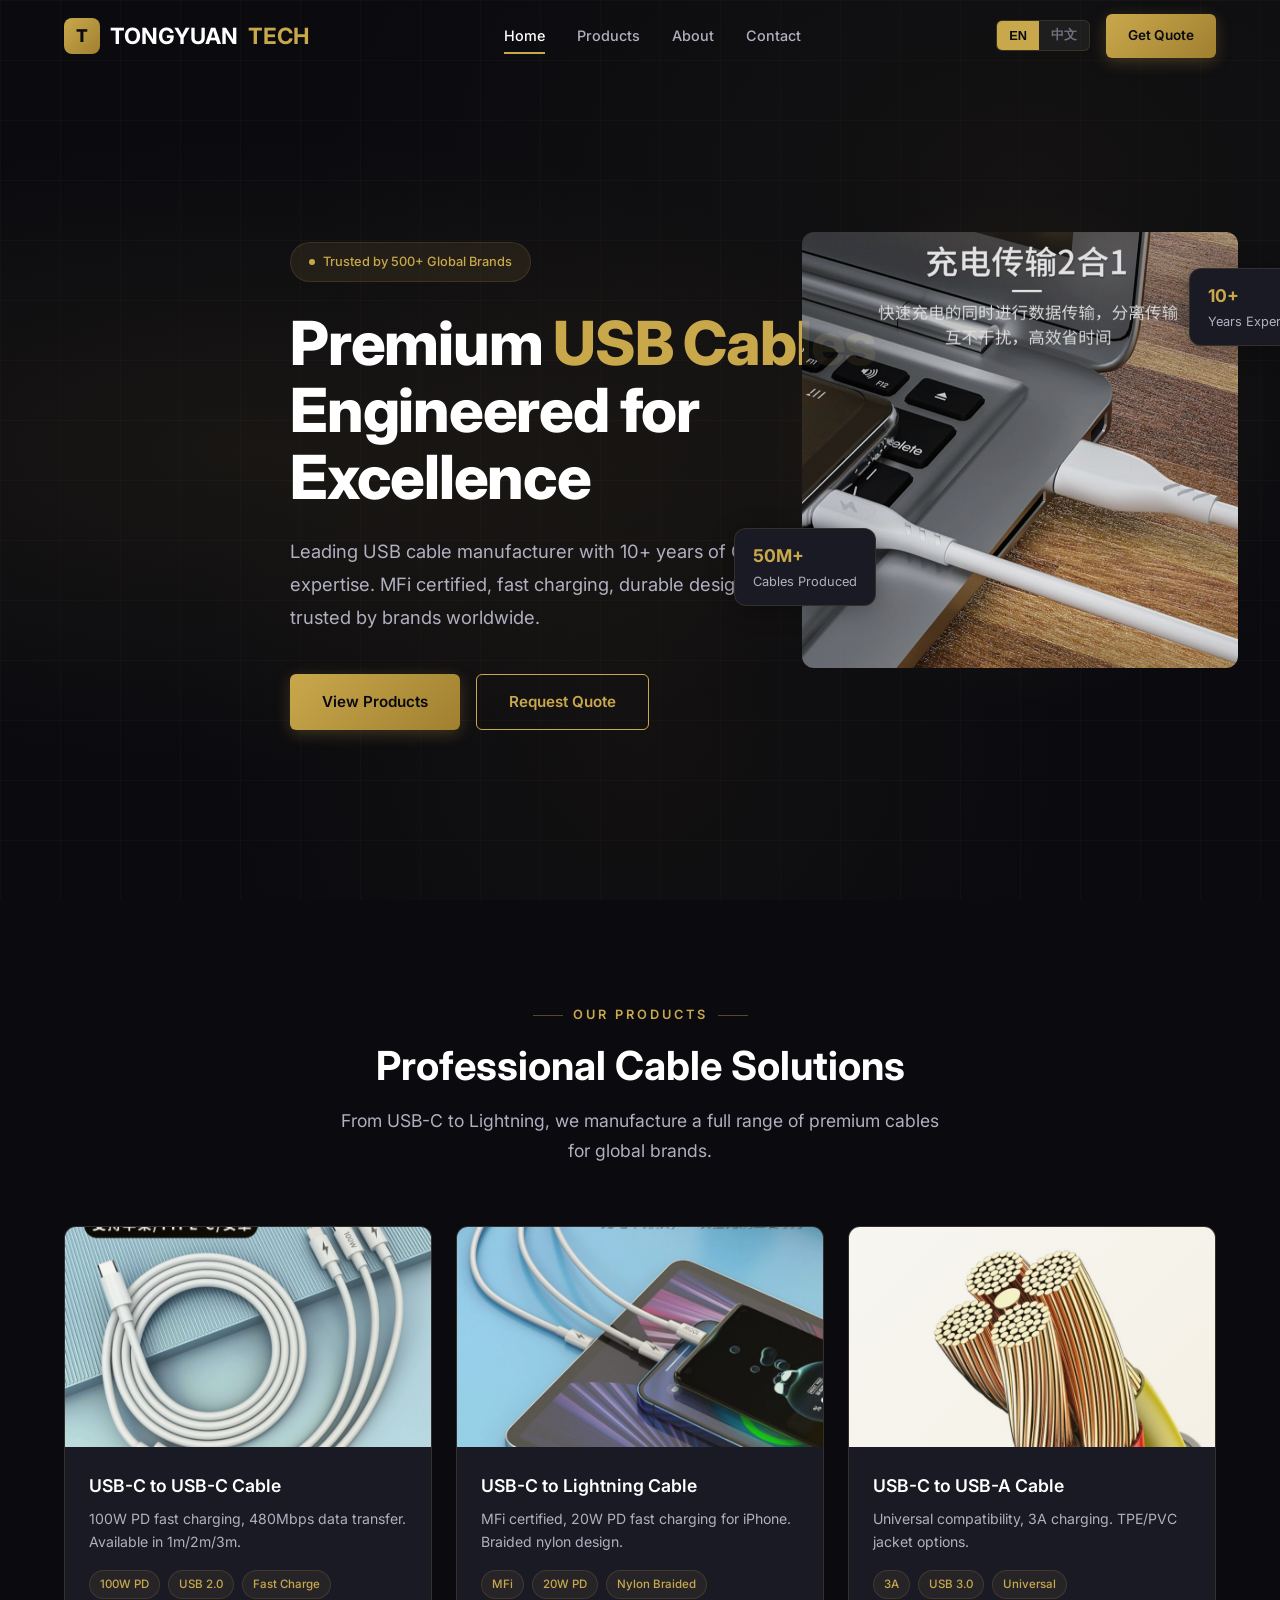
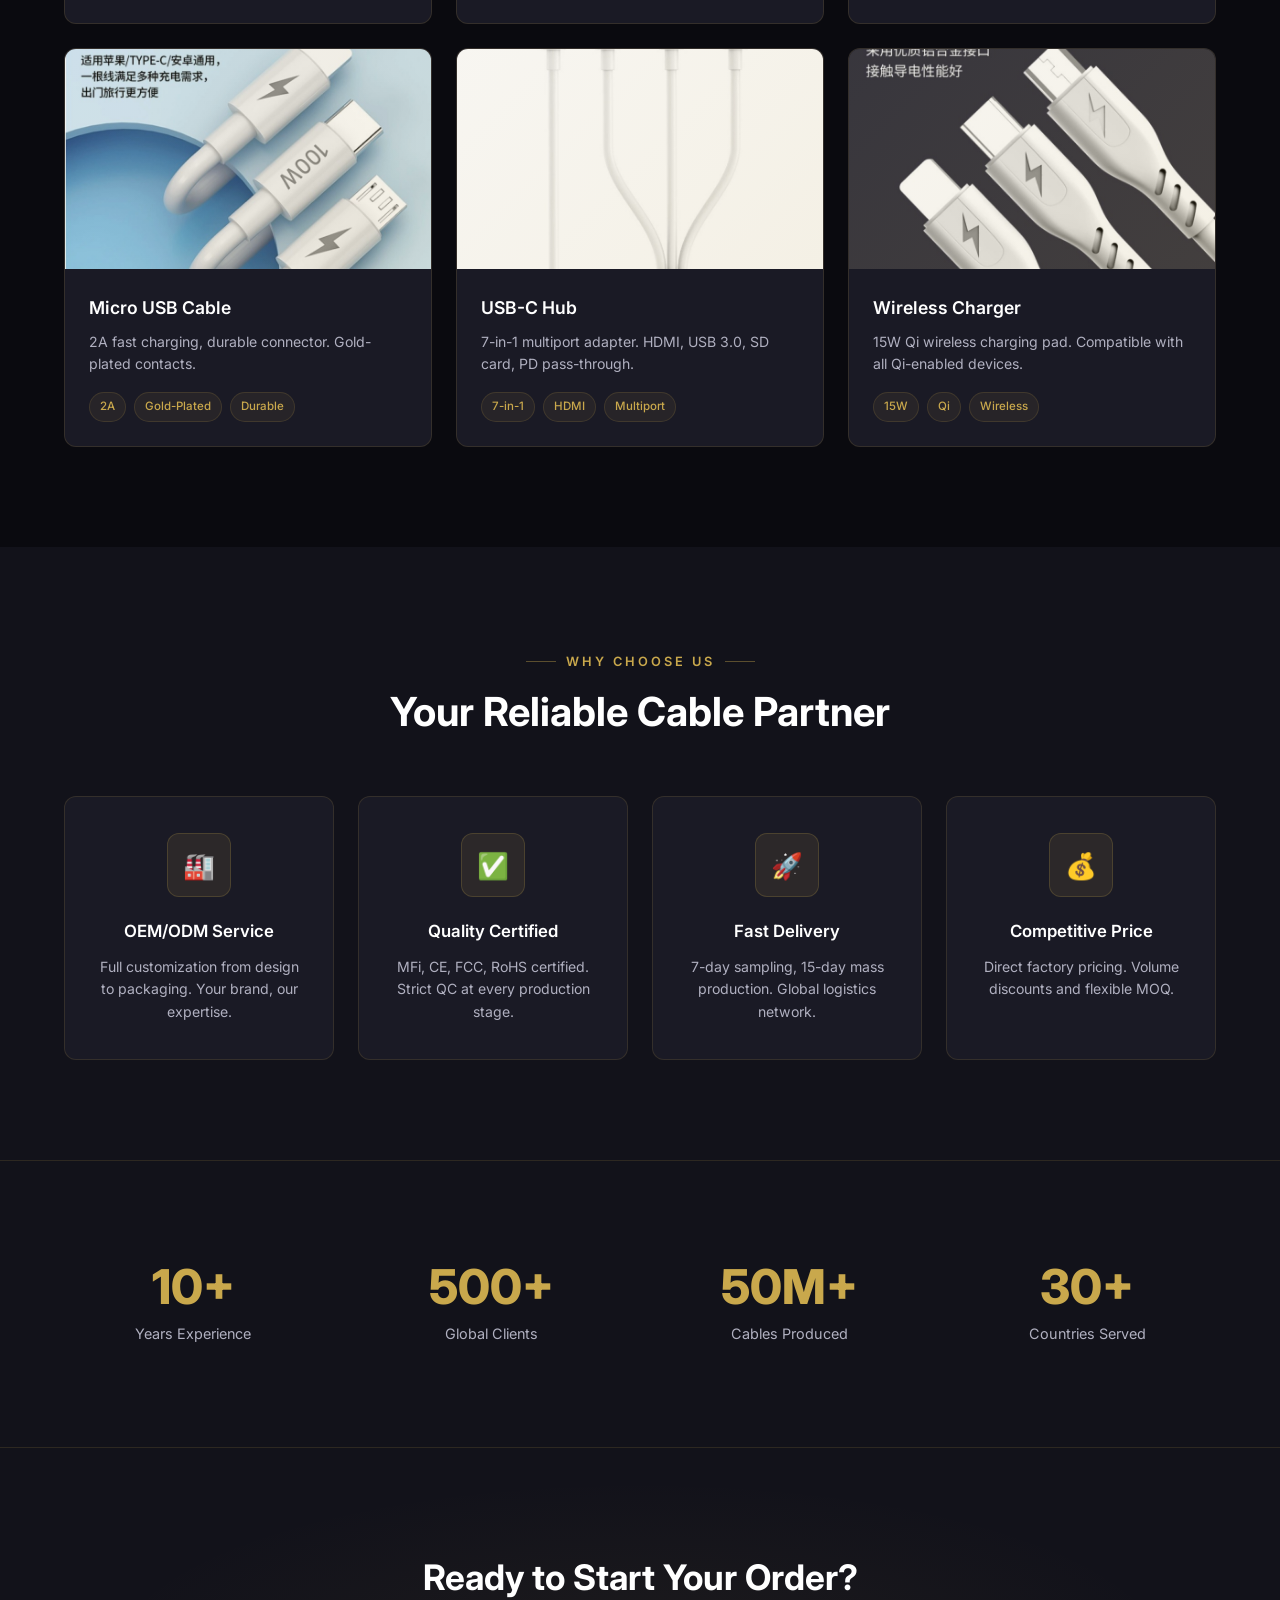
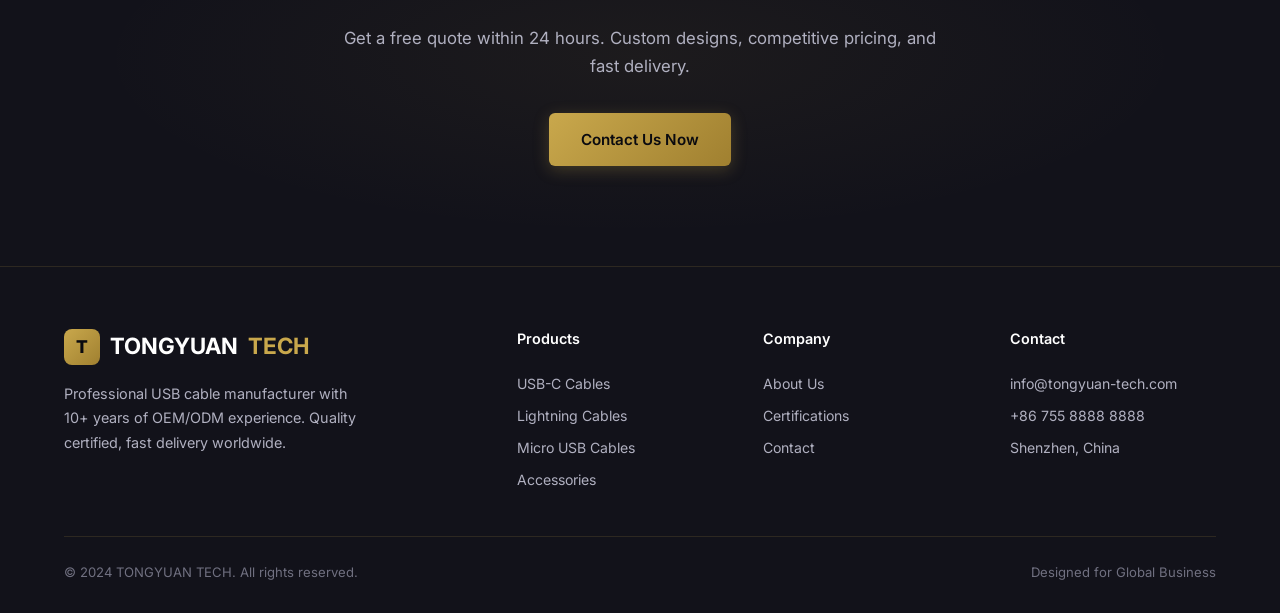
==== commit 0e290847: "perf: 压缩产品图片 PNG→JPG，9MB→1.4MB，加载速度提升 85% - 所有产品图从 PNG 转为 JPEG (quality 75, width 800px) - 单张最大从 1.7" ====
--- a/index.html
+++ b/index.html
@@ -71,7 +71,7 @@
   </div>
   <div class="hero-visual">
     <div class="hero-visual-inner">
-      <img src="assets/img/product-usb-cable-07.png" alt="USB Cables" class="hero-visual-img">
+      <img src="assets/img/product-usb-cable-07.jpg" alt="USB Cables" class="hero-visual-img">
       <div class="hero-floating">
         <span class="num">10+</span>
         <span data-en="Years Experience" data-zh="年经验">Years Experience</span>
@@ -94,7 +94,7 @@
     </div>
     <div class="products-grid">
       <div class="product-card reveal">
-        <div class="product-img"><img src="assets/img/product-usb-cable-01.png" alt="USB Cable Product" loading="lazy"></div>
+        <div class="product-img"><img src="assets/img/product-usb-cable-01.jpg" alt="USB Cable Product" loading="lazy"></div>
         <div class="product-info">
           <h3 class="product-name" data-en="USB-C to USB-C Cable" data-zh="USB-C 转 USB-C 数据线">USB-C to USB-C Cable</h3>
           <p class="product-desc" data-en="100W PD fast charging, 480Mbps data transfer. Available in 1m/2m/3m." data-zh="100W PD快充，480Mbps数据传输。1m/2m/3m可选。">100W PD fast charging, 480Mbps data transfer. Available in 1m/2m/3m.</p>
@@ -106,7 +106,7 @@
         </div>
       </div>
       <div class="product-card reveal">
-        <div class="product-img"><img src="assets/img/product-usb-cable-02.png" alt="USB Cable Product" loading="lazy"></div>
+        <div class="product-img"><img src="assets/img/product-usb-cable-02.jpg" alt="USB Cable Product" loading="lazy"></div>
         <div class="product-info">
           <h3 class="product-name" data-en="USB-C to Lightning Cable" data-zh="USB-C 转 Lightning 数据线">USB-C to Lightning Cable</h3>
           <p class="product-desc" data-en="MFi certified, 20W PD fast charging for iPhone. Braided nylon design." data-zh="MFi认证，20W PD快充适配iPhone。尼龙编织设计。">MFi certified, 20W PD fast charging for iPhone. Braided nylon design.</p>
@@ -118,7 +118,7 @@
         </div>
       </div>
       <div class="product-card reveal">
-        <div class="product-img"><img src="assets/img/product-usb-cable-03.png" alt="USB Cable Product" loading="lazy"></div>
+        <div class="product-img"><img src="assets/img/product-usb-cable-03.jpg" alt="USB Cable Product" loading="lazy"></div>
         <div class="product-info">
           <h3 class="product-name" data-en="USB-C to USB-A Cable" data-zh="USB-C 转 USB-A 数据线">USB-C to USB-A Cable</h3>
           <p class="product-desc" data-en="Universal compatibility, 3A charging. TPE/PVC jacket options." data-zh="通用兼容，3A充电。TPE/PVC外被可选。">Universal compatibility, 3A charging. TPE/PVC jacket options.</p>
@@ -130,7 +130,7 @@
         </div>
       </div>
       <div class="product-card reveal">
-        <div class="product-img"><img src="assets/img/product-usb-cable-04.png" alt="USB Cable Product" loading="lazy"></div>
+        <div class="product-img"><img src="assets/img/product-usb-cable-04.jpg" alt="USB Cable Product" loading="lazy"></div>
         <div class="product-info">
           <h3 class="product-name" data-en="Micro USB Cable" data-zh="Micro USB 数据线">Micro USB Cable</h3>
           <p class="product-desc" data-en="2A fast charging, durable connector. Gold-plated contacts." data-zh="2A快充，耐用接头。镀金触点。">2A fast charging, durable connector. Gold-plated contacts.</p>
@@ -142,7 +142,7 @@
         </div>
       </div>
       <div class="product-card reveal">
-        <div class="product-img"><img src="assets/img/product-usb-cable-05.png" alt="USB Cable Product" loading="lazy"></div>
+        <div class="product-img"><img src="assets/img/product-usb-cable-05.jpg" alt="USB Cable Product" loading="lazy"></div>
         <div class="product-info">
           <h3 class="product-name" data-en="USB-C Hub" data-zh="USB-C 扩展坞">USB-C Hub</h3>
           <p class="product-desc" data-en="7-in-1 multiport adapter. HDMI, USB 3.0, SD card, PD pass-through." data-zh="七合一多口适配器。HDMI、USB 3.0、SD卡、PD直通。">7-in-1 multiport adapter. HDMI, USB 3.0, SD card, PD pass-through.</p>
@@ -154,7 +154,7 @@
         </div>
       </div>
       <div class="product-card reveal">
-        <div class="product-img"><img src="assets/img/product-usb-cable-06.png" alt="USB Cable Product" loading="lazy"></div>
+        <div class="product-img"><img src="assets/img/product-usb-cable-06.jpg" alt="USB Cable Product" loading="lazy"></div>
         <div class="product-info">
           <h3 class="product-name" data-en="Wireless Charger" data-zh="无线充电器">Wireless Charger</h3>
           <p class="product-desc" data-en="15W Qi wireless charging pad. Compatible with all Qi-enabled devices." data-zh="15W Qi无线充电板。兼容所有Qi设备。">15W Qi wireless charging pad. Compatible with all Qi-enabled devices.</p>
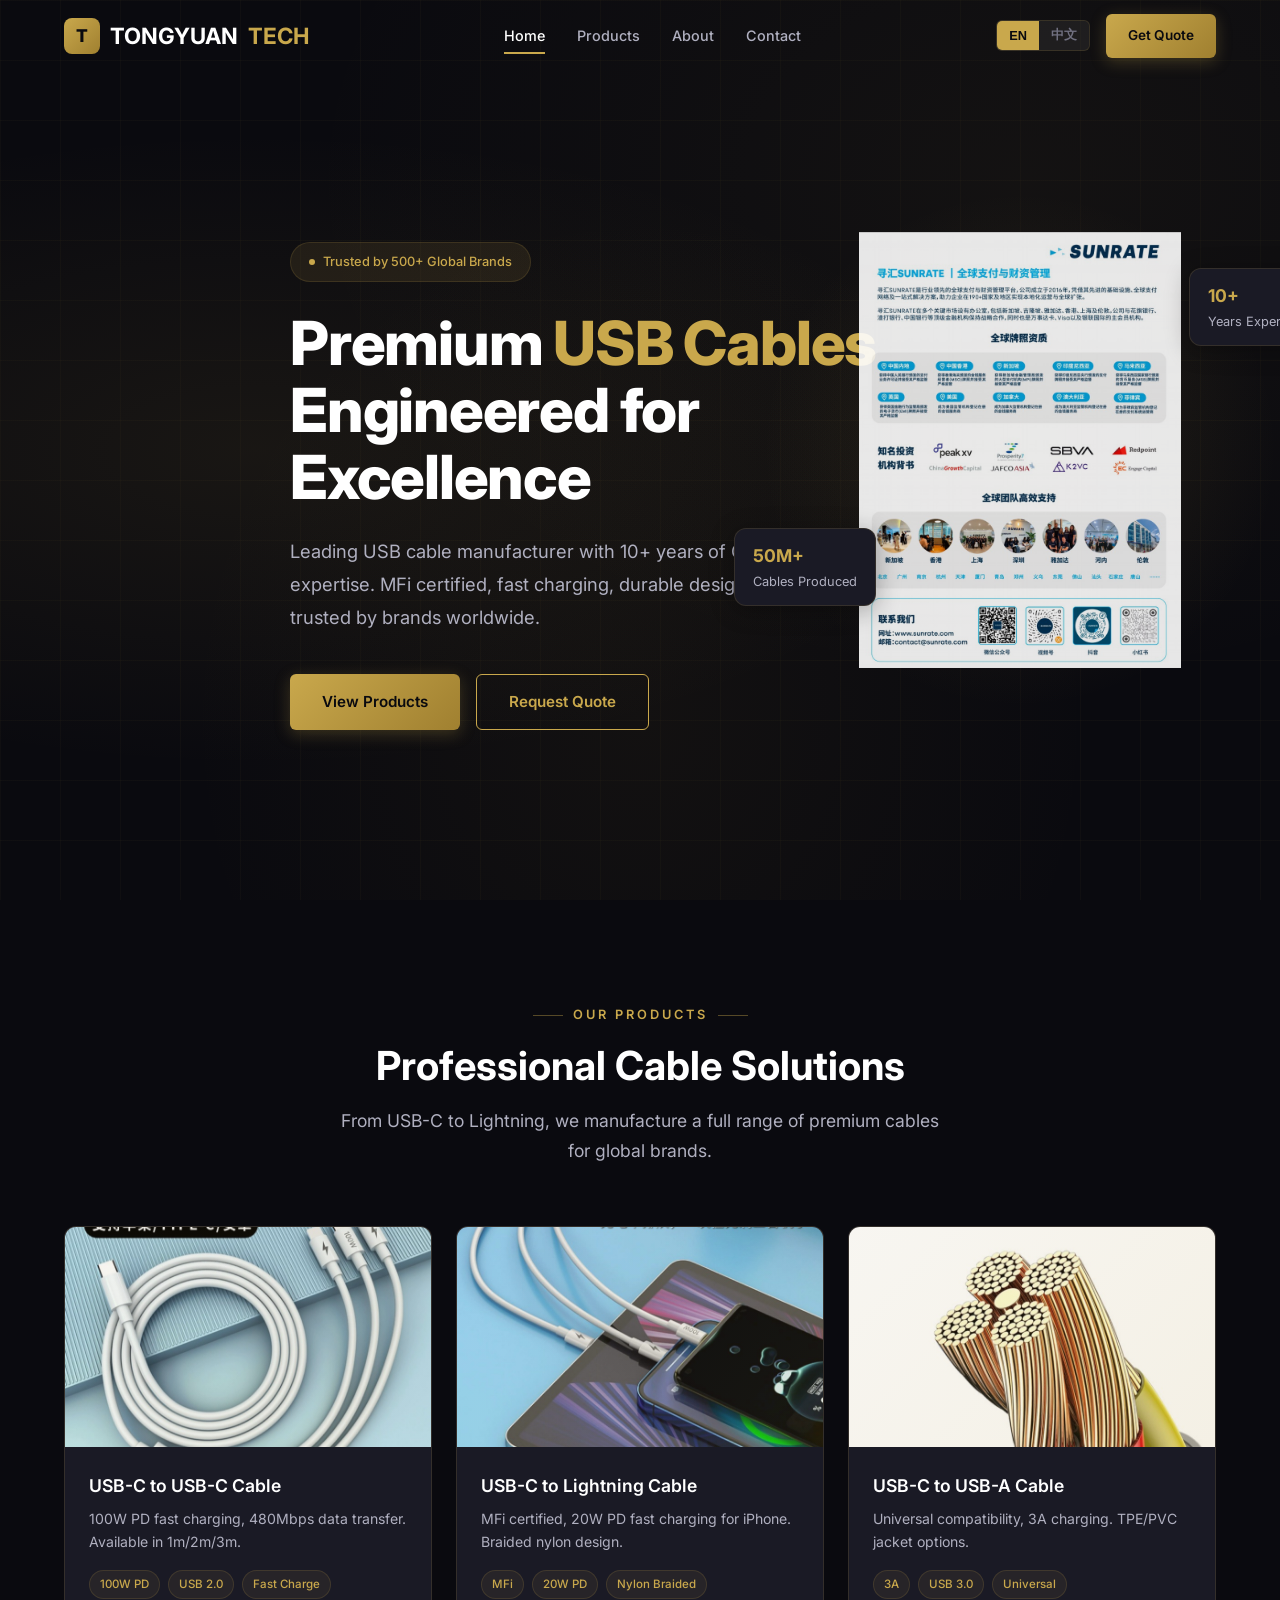
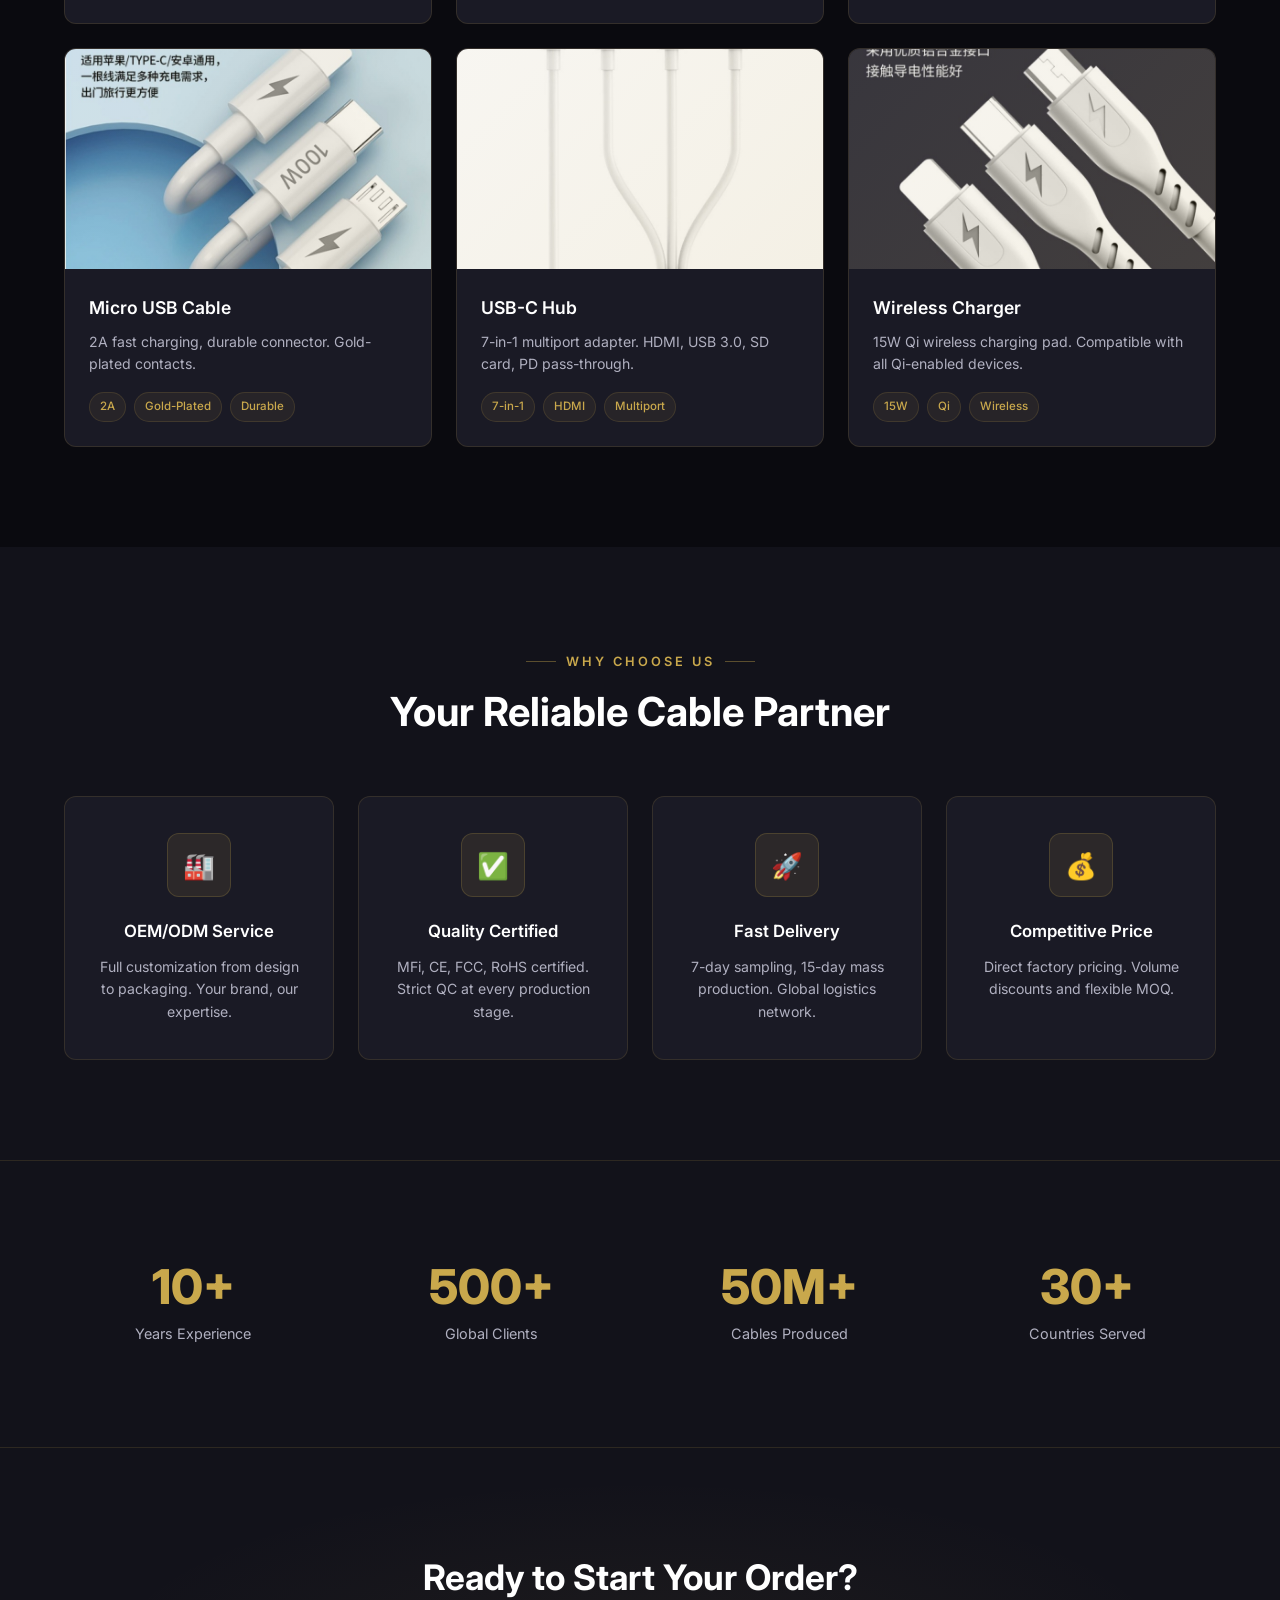
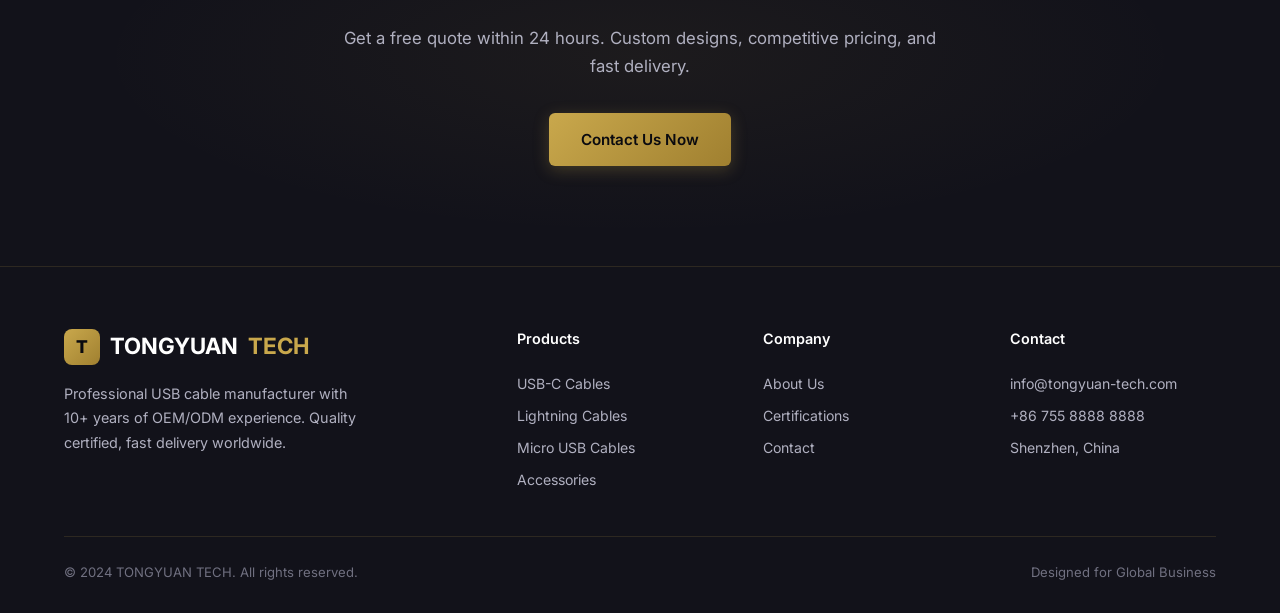
==== commit 9b26891e: "fix: 替换错误的产品图片 (07、09为截图非产品图) - Hero: 07 → 11 - 产品7 (240W Cable): 07 → 10 - 产品9 (Micro USB Braided):" ====
--- a/index.html
+++ b/index.html
@@ -71,7 +71,7 @@
   </div>
   <div class="hero-visual">
     <div class="hero-visual-inner">
-      <img src="assets/img/product-usb-cable-07.jpg" alt="USB Cables" class="hero-visual-img">
+      <img src="assets/img/product-usb-cable-11.jpg" alt="USB Cables" class="hero-visual-img">
       <div class="hero-floating">
         <span class="num">10+</span>
         <span data-en="Years Experience" data-zh="年经验">Years Experience</span>
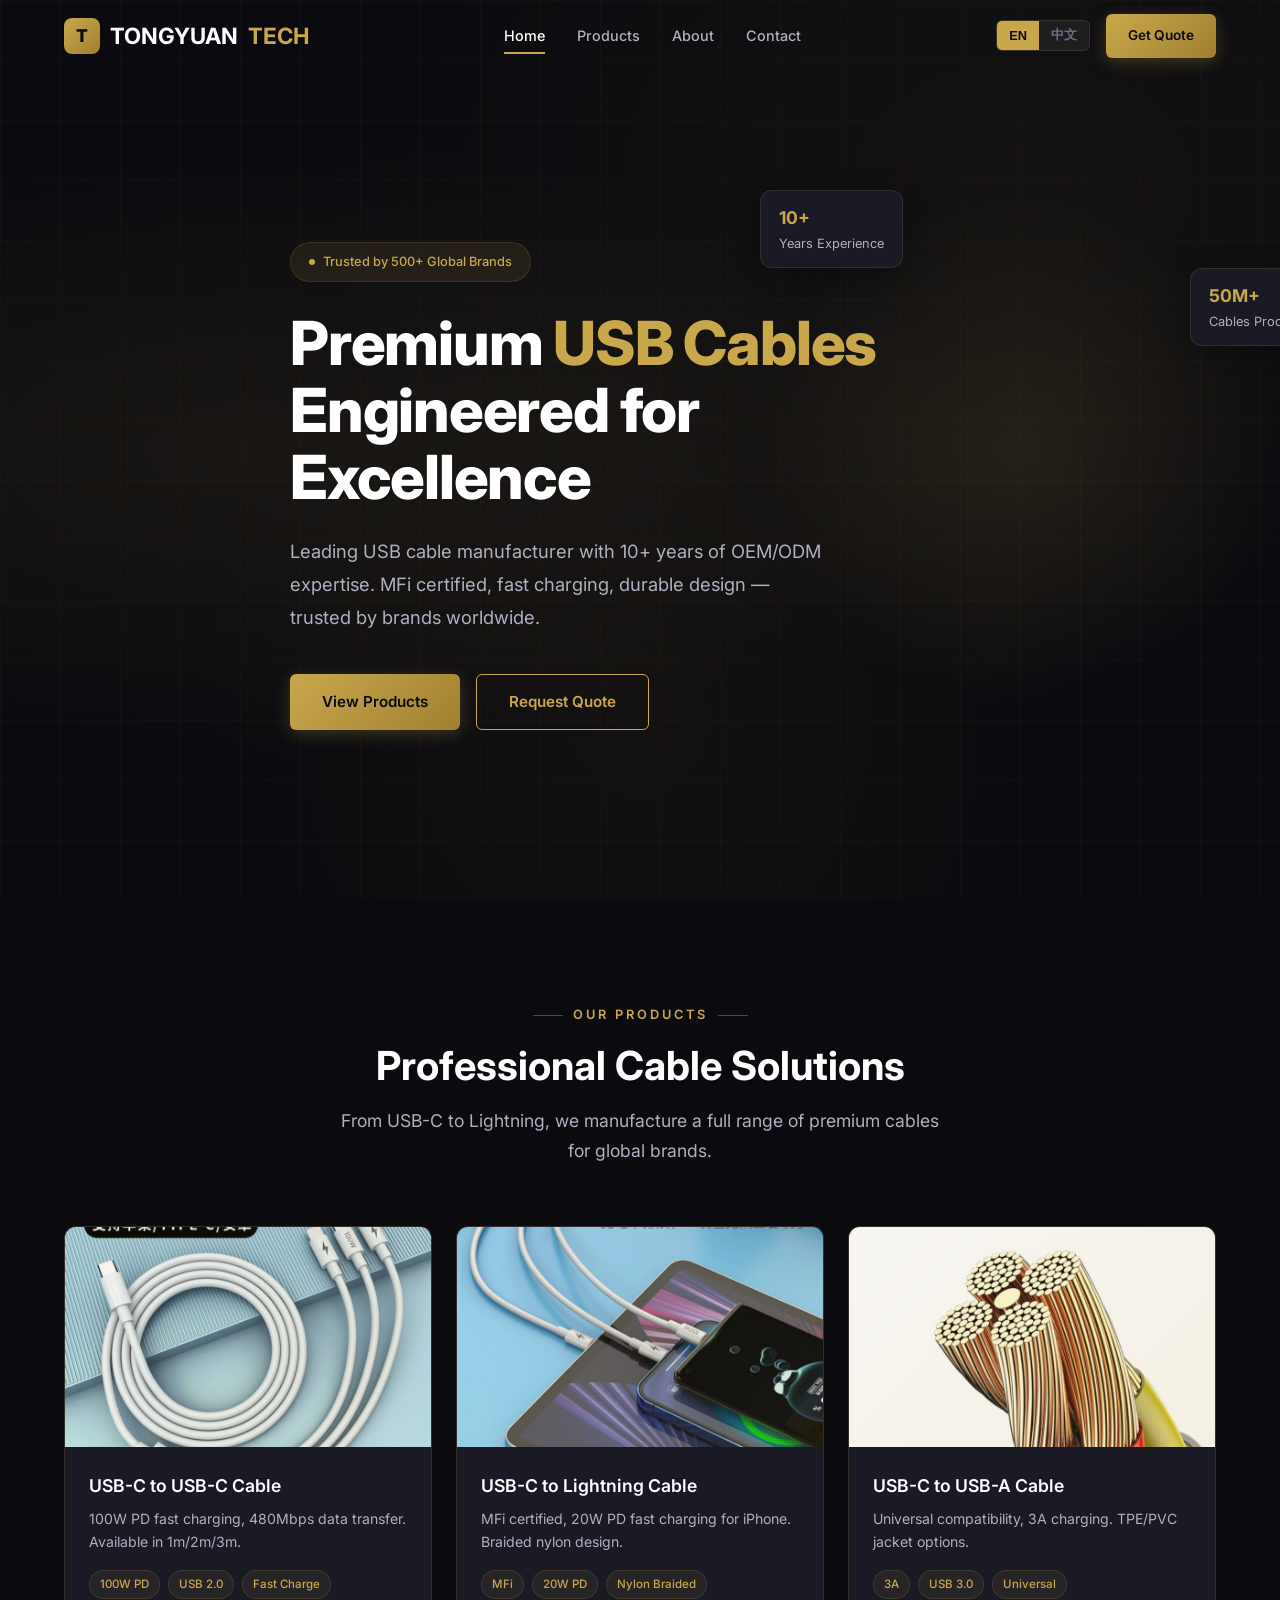
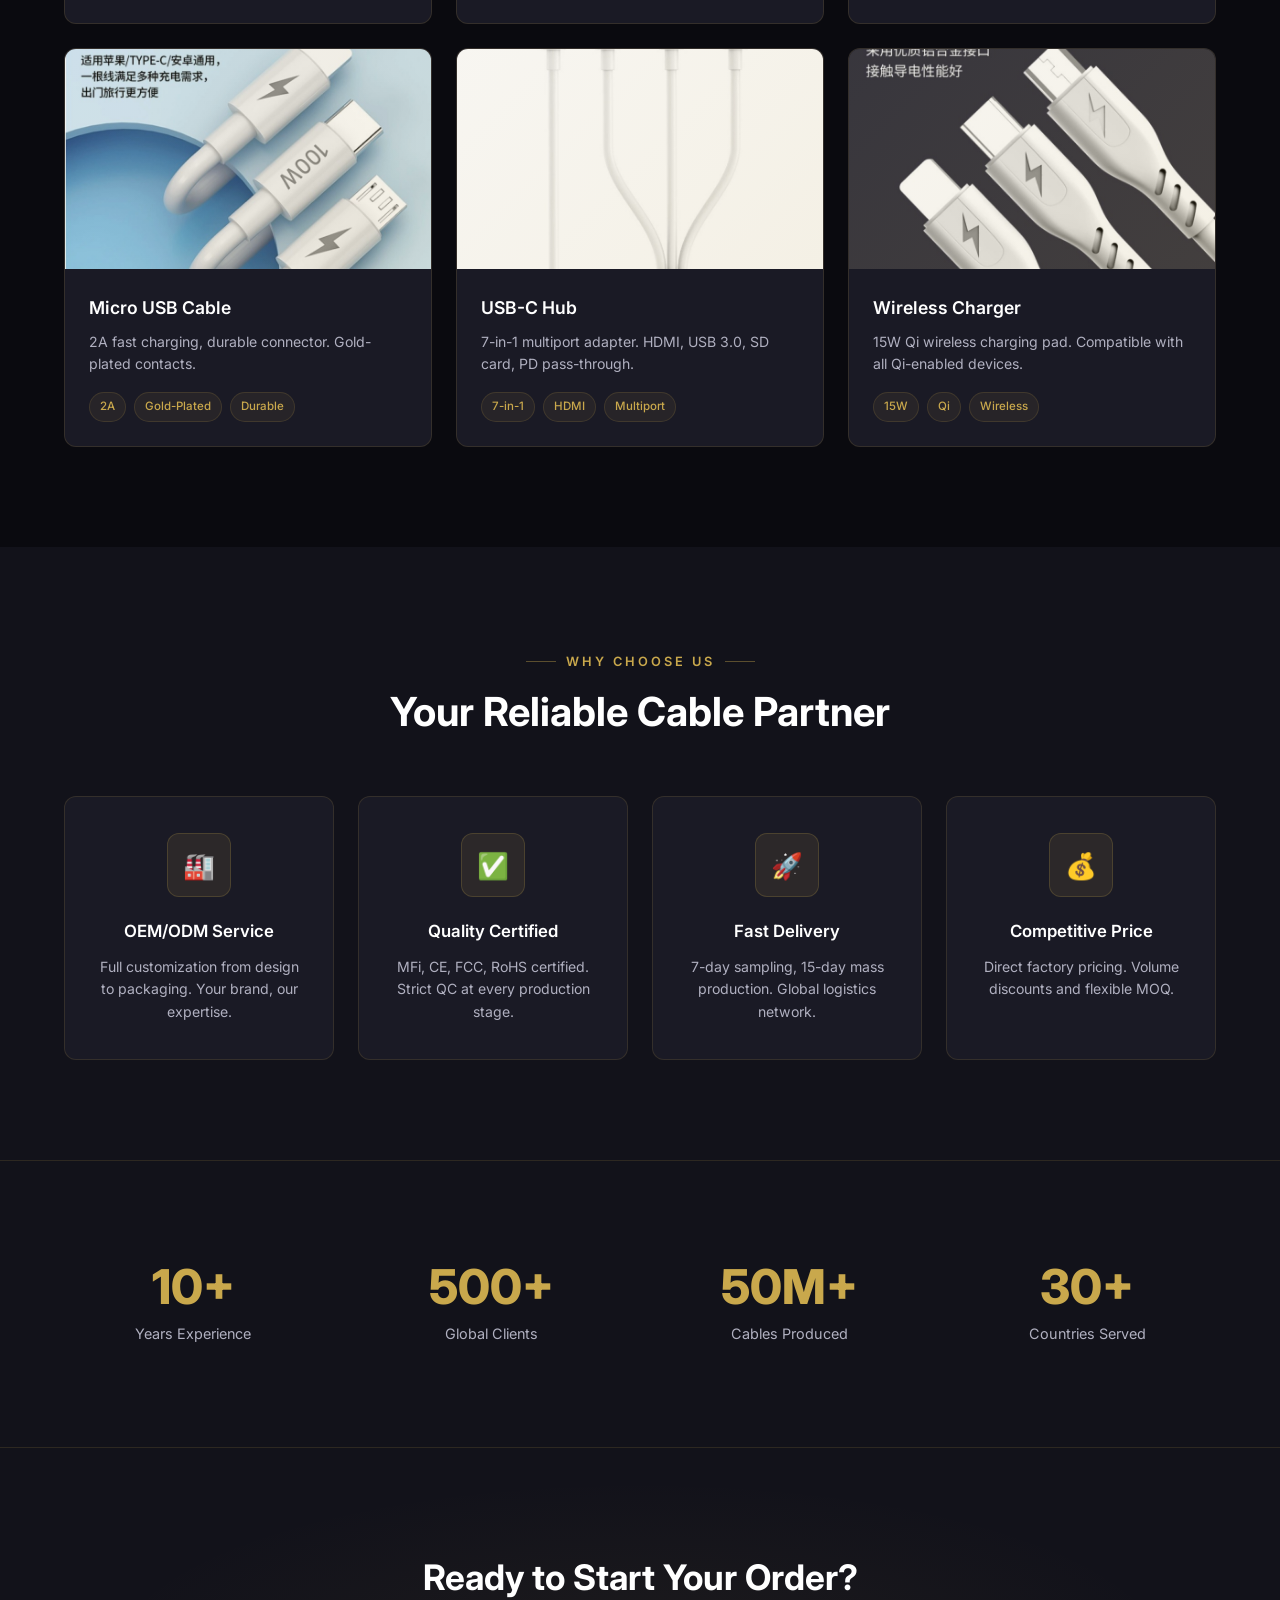
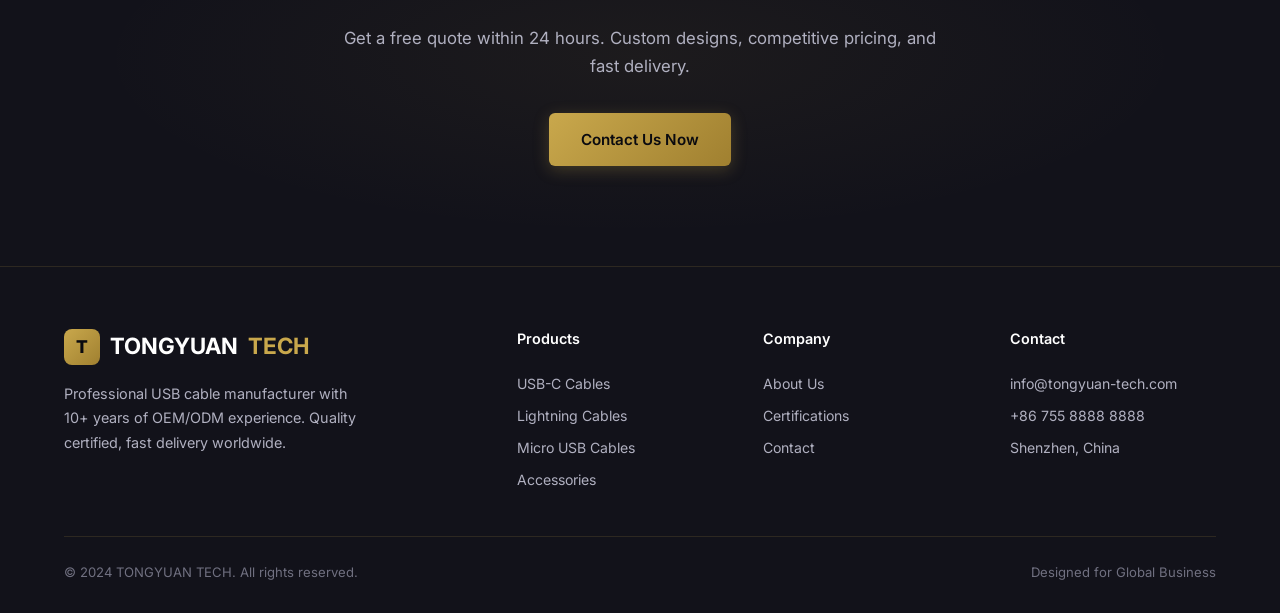
==== commit d59df306: "fix: 移除 Hero 区域产品图" ====
--- a/index.html
+++ b/index.html
@@ -71,7 +71,6 @@
   </div>
   <div class="hero-visual">
     <div class="hero-visual-inner">
-      <img src="assets/img/product-usb-cable-11.jpg" alt="USB Cables" class="hero-visual-img">
       <div class="hero-floating">
         <span class="num">10+</span>
         <span data-en="Years Experience" data-zh="年经验">Years Experience</span>
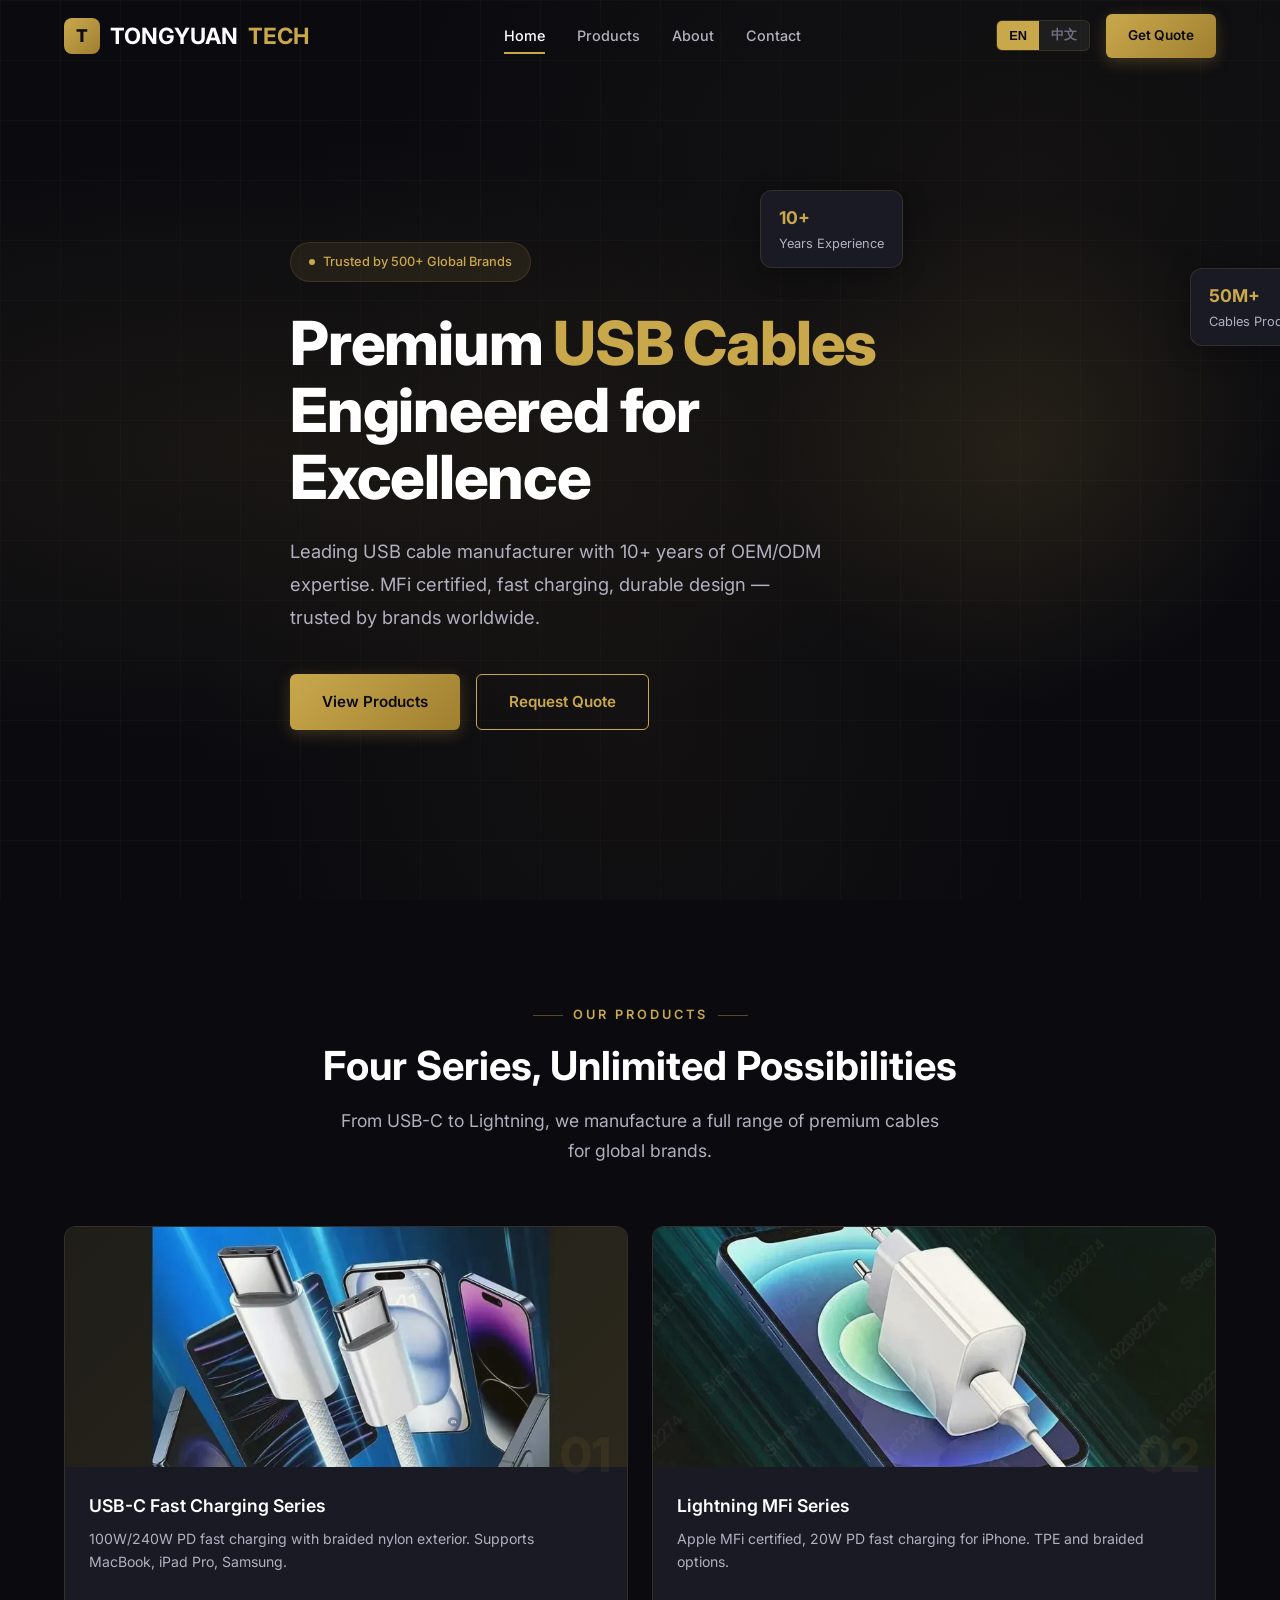
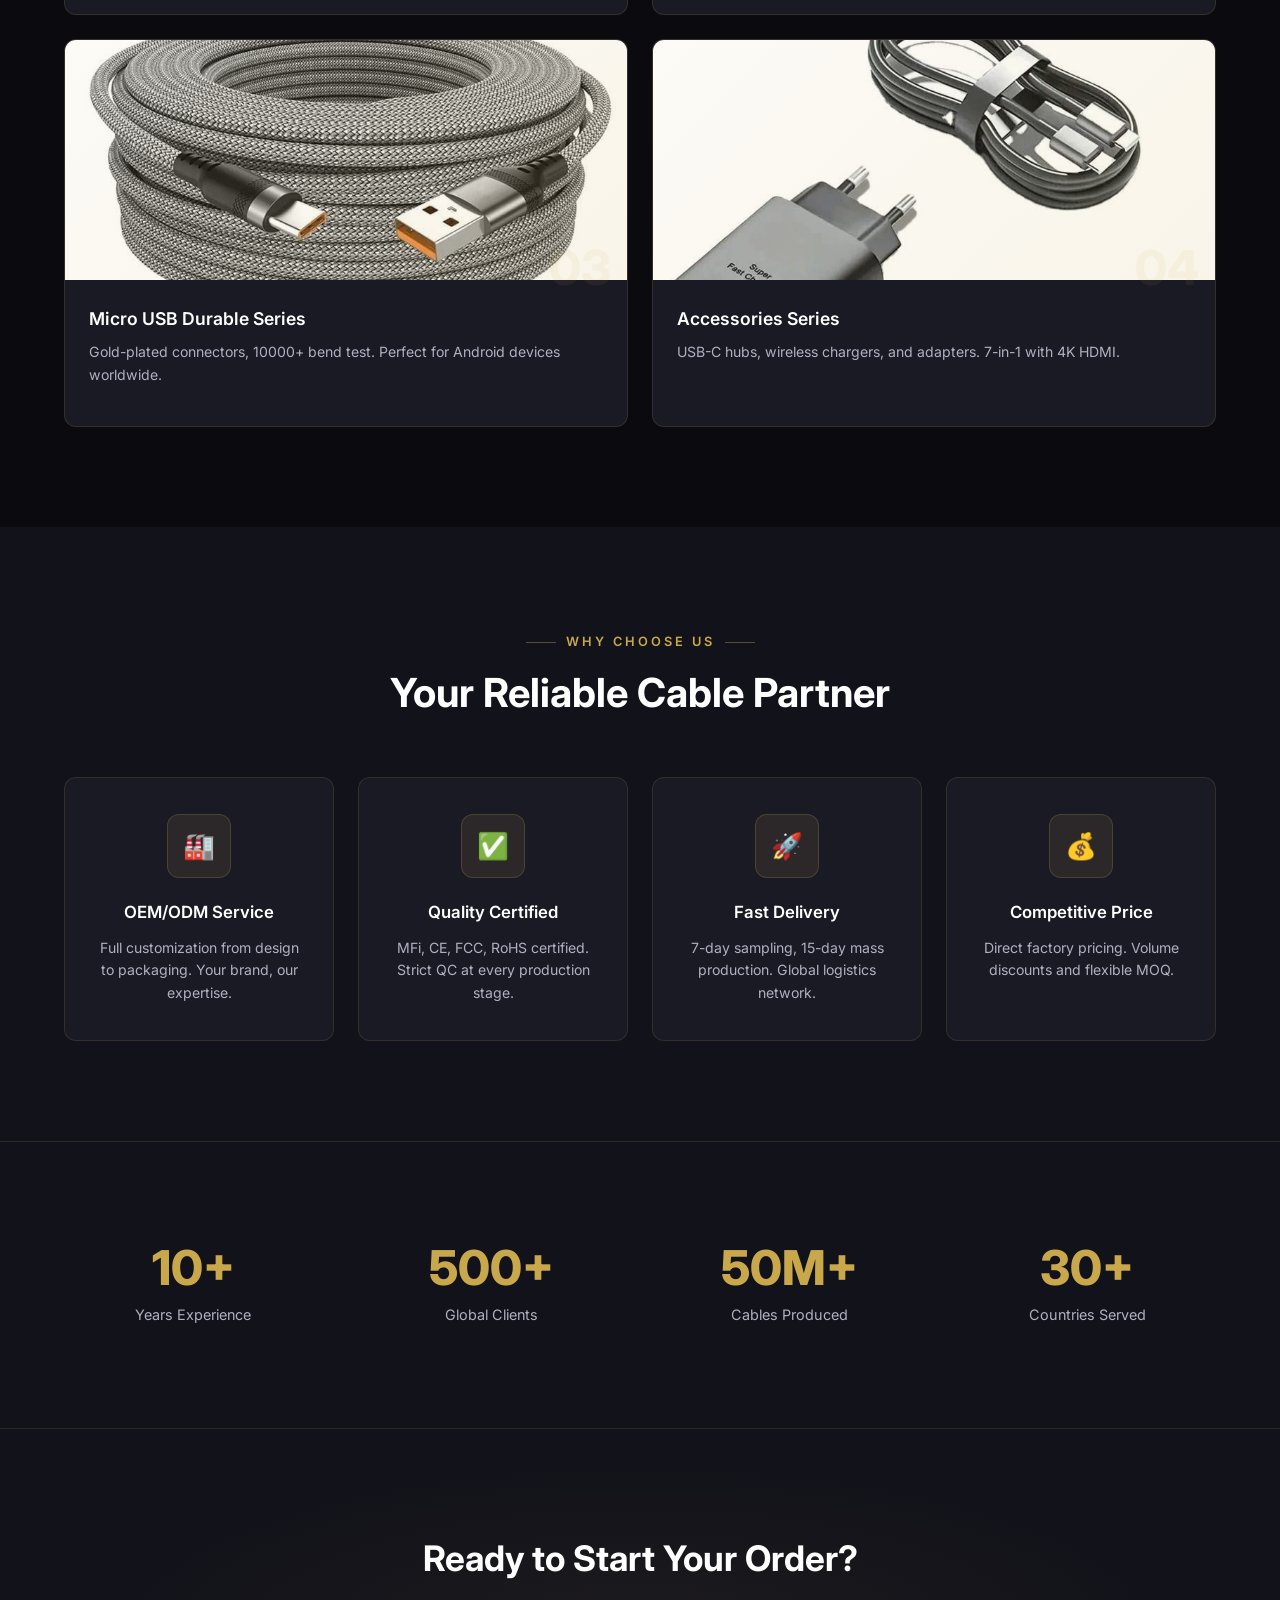
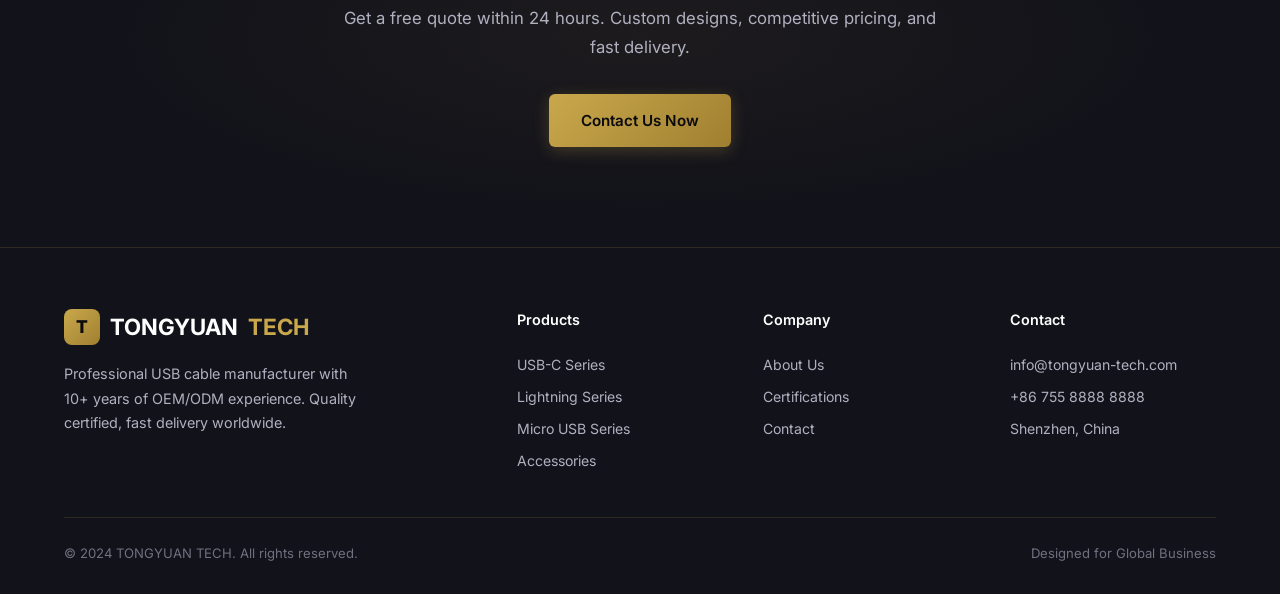
==== commit e3f27b91: "feat: restructure products into 4 series with detail pages - Replace 9 individual product images wit" ====
--- a/index.html
+++ b/index.html
@@ -88,82 +88,47 @@
   <div class="container">
     <div class="section-header reveal">
       <div class="section-label" data-en="Our Products" data-zh="产品展示">Our Products</div>
-      <h2 class="section-title" data-en="Professional Cable Solutions" data-zh="专业线缆解决方案">Professional Cable Solutions</h2>
+      <h2 class="section-title" data-en="Four Series, Unlimited Possibilities" data-zh="四大系列，无限可能">Four Series, Unlimited Possibilities</h2>
       <p class="section-subtitle" data-en="From USB-C to Lightning, we manufacture a full range of premium cables for global brands." data-zh="从USB-C到Lightning，我们为全球品牌制造全系列优质数据线。">From USB-C to Lightning, we manufacture a full range of premium cables for global brands.</p>
     </div>
-    <div class="products-grid">
-      <div class="product-card reveal">
-        <div class="product-img"><img src="assets/img/product-usb-cable-01.jpg" alt="USB Cable Product" loading="lazy"></div>
-        <div class="product-info">
-          <h3 class="product-name" data-en="USB-C to USB-C Cable" data-zh="USB-C 转 USB-C 数据线">USB-C to USB-C Cable</h3>
-          <p class="product-desc" data-en="100W PD fast charging, 480Mbps data transfer. Available in 1m/2m/3m." data-zh="100W PD快充，480Mbps数据传输。1m/2m/3m可选。">100W PD fast charging, 480Mbps data transfer. Available in 1m/2m/3m.</p>
-          <div class="product-tags">
-            <span class="product-tag">100W PD</span>
-            <span class="product-tag">USB 2.0</span>
-            <span class="product-tag" data-en="Fast Charge" data-zh="快充">Fast Charge</span>
-          </div>
-        </div>
-      </div>
-      <div class="product-card reveal">
-        <div class="product-img"><img src="assets/img/product-usb-cable-02.jpg" alt="USB Cable Product" loading="lazy"></div>
-        <div class="product-info">
-          <h3 class="product-name" data-en="USB-C to Lightning Cable" data-zh="USB-C 转 Lightning 数据线">USB-C to Lightning Cable</h3>
-          <p class="product-desc" data-en="MFi certified, 20W PD fast charging for iPhone. Braided nylon design." data-zh="MFi认证，20W PD快充适配iPhone。尼龙编织设计。">MFi certified, 20W PD fast charging for iPhone. Braided nylon design.</p>
-          <div class="product-tags">
-            <span class="product-tag">MFi</span>
-            <span class="product-tag">20W PD</span>
-            <span class="product-tag" data-en="Nylon Braided" data-zh="尼龙编织">Nylon Braided</span>
-          </div>
-        </div>
-      </div>
-      <div class="product-card reveal">
-        <div class="product-img"><img src="assets/img/product-usb-cable-03.jpg" alt="USB Cable Product" loading="lazy"></div>
-        <div class="product-info">
-          <h3 class="product-name" data-en="USB-C to USB-A Cable" data-zh="USB-C 转 USB-A 数据线">USB-C to USB-A Cable</h3>
-          <p class="product-desc" data-en="Universal compatibility, 3A charging. TPE/PVC jacket options." data-zh="通用兼容，3A充电。TPE/PVC外被可选。">Universal compatibility, 3A charging. TPE/PVC jacket options.</p>
-          <div class="product-tags">
-            <span class="product-tag">3A</span>
-            <span class="product-tag">USB 3.0</span>
-            <span class="product-tag" data-en="Universal" data-zh="通用">Universal</span>
-          </div>
-        </div>
-      </div>
-      <div class="product-card reveal">
-        <div class="product-img"><img src="assets/img/product-usb-cable-04.jpg" alt="USB Cable Product" loading="lazy"></div>
-        <div class="product-info">
-          <h3 class="product-name" data-en="Micro USB Cable" data-zh="Micro USB 数据线">Micro USB Cable</h3>
-          <p class="product-desc" data-en="2A fast charging, durable connector. Gold-plated contacts." data-zh="2A快充，耐用接头。镀金触点。">2A fast charging, durable connector. Gold-plated contacts.</p>
-          <div class="product-tags">
-            <span class="product-tag">2A</span>
-            <span class="product-tag" data-en="Gold-Plated" data-zh="镀金触点">Gold-Plated</span>
-            <span class="product-tag" data-en="Durable" data-zh="耐用">Durable</span>
-          </div>
-        </div>
-      </div>
-      <div class="product-card reveal">
-        <div class="product-img"><img src="assets/img/product-usb-cable-05.jpg" alt="USB Cable Product" loading="lazy"></div>
-        <div class="product-info">
-          <h3 class="product-name" data-en="USB-C Hub" data-zh="USB-C 扩展坞">USB-C Hub</h3>
-          <p class="product-desc" data-en="7-in-1 multiport adapter. HDMI, USB 3.0, SD card, PD pass-through." data-zh="七合一多口适配器。HDMI、USB 3.0、SD卡、PD直通。">7-in-1 multiport adapter. HDMI, USB 3.0, SD card, PD pass-through.</p>
-          <div class="product-tags">
-            <span class="product-tag">7-in-1</span>
-            <span class="product-tag">HDMI</span>
-            <span class="product-tag" data-en="Multiport" data-zh="多口">Multiport</span>
-          </div>
-        </div>
-      </div>
-      <div class="product-card reveal">
-        <div class="product-img"><img src="assets/img/product-usb-cable-06.jpg" alt="USB Cable Product" loading="lazy"></div>
-        <div class="product-info">
-          <h3 class="product-name" data-en="Wireless Charger" data-zh="无线充电器">Wireless Charger</h3>
-          <p class="product-desc" data-en="15W Qi wireless charging pad. Compatible with all Qi-enabled devices." data-zh="15W Qi无线充电板。兼容所有Qi设备。">15W Qi wireless charging pad. Compatible with all Qi-enabled devices.</p>
-          <div class="product-tags">
-            <span class="product-tag">15W</span>
-            <span class="product-tag">Qi</span>
-            <span class="product-tag" data-en="Wireless" data-zh="无线">Wireless</span>
-          </div>
-        </div>
-      </div>
+
+    <div class="home-products-grid">
+      <!-- Series 1 -->
+      <a href="detail-group1.html" class="home-product-card reveal">
+        <div class="home-product-img"><img src="assets/img/product-group1-01.jpg" alt="USB-C Fast Charging Series" loading="lazy"></div>
+        <div class="home-product-info">
+          <span class="home-product-num">01</span>
+          <h3 class="product-name" data-en="USB-C Fast Charging Series" data-zh="USB-C 快充系列">USB-C Fast Charging Series</h3>
+          <p class="product-desc" data-en="100W/240W PD fast charging with braided nylon exterior. Supports MacBook, iPad Pro, Samsung." data-zh="100W/240W PD快充，尼龙编织外被。支持MacBook、iPad Pro、三星。">100W/240W PD fast charging with braided nylon exterior. Supports MacBook, iPad Pro, Samsung.</p>
+        </div>
+      </a>
+      <!-- Series 2 -->
+      <a href="detail-group2.html" class="home-product-card reveal">
+        <div class="home-product-img"><img src="assets/img/product-group2-01.jpg" alt="Lightning MFi Series" loading="lazy"></div>
+        <div class="home-product-info">
+          <span class="home-product-num">02</span>
+          <h3 class="product-name" data-en="Lightning MFi Series" data-zh="Lightning MFi 系列">Lightning MFi Series</h3>
+          <p class="product-desc" data-en="Apple MFi certified, 20W PD fast charging for iPhone. TPE and braided options." data-zh="Apple MFi认证，20W PD快充适配iPhone。TPE与编织可选。">Apple MFi certified, 20W PD fast charging for iPhone. TPE and braided options.</p>
+        </div>
+      </a>
+      <!-- Series 3 -->
+      <a href="detail-group3.html" class="home-product-card reveal">
+        <div class="home-product-img"><img src="assets/img/product-group3-01.jpg" alt="Micro USB Durable Series" loading="lazy"></div>
+        <div class="home-product-info">
+          <span class="home-product-num">03</span>
+          <h3 class="product-name" data-en="Micro USB Durable Series" data-zh="Micro USB 耐用系列">Micro USB Durable Series</h3>
+          <p class="product-desc" data-en="Gold-plated connectors, 10000+ bend test. Perfect for Android devices worldwide." data-zh="镀金接头，万次弯折测试。适用于全球安卓设备。">Gold-plated connectors, 10000+ bend test. Perfect for Android devices worldwide.</p>
+        </div>
+      </a>
+      <!-- Series 4 -->
+      <a href="detail-group4.html" class="home-product-card reveal">
+        <div class="home-product-img"><img src="assets/img/product-group4-01.jpg" alt="Accessories Series" loading="lazy"></div>
+        <div class="home-product-info">
+          <span class="home-product-num">04</span>
+          <h3 class="product-name" data-en="Accessories Series" data-zh="配件系列">Accessories Series</h3>
+          <p class="product-desc" data-en="USB-C hubs, wireless chargers, and adapters. 7-in-1 with 4K HDMI." data-zh="USB-C扩展坞、无线充电器、适配器。4K HDMI七合一扩展坞。">USB-C hubs, wireless chargers, and adapters. 7-in-1 with 4K HDMI.</p>
+        </div>
+      </a>
     </div>
   </div>
 </section>
@@ -248,10 +213,10 @@
       </div>
       <div>
         <h4 class="footer-title" data-en="Products" data-zh="产品">Products</h4>
-        <a href="products.html" class="footer-link" data-en="USB-C Cables" data-zh="USB-C 数据线">USB-C Cables</a>
-        <a href="products.html" class="footer-link" data-en="Lightning Cables" data-zh="Lightning 数据线">Lightning Cables</a>
-        <a href="products.html" class="footer-link" data-en="Micro USB Cables" data-zh="Micro USB 数据线">Micro USB Cables</a>
-        <a href="products.html" class="footer-link" data-en="Accessories" data-zh="配件">Accessories</a>
+        <a href="detail-group1.html" class="footer-link" data-en="USB-C Series" data-zh="USB-C 系列">USB-C Series</a>
+        <a href="detail-group2.html" class="footer-link" data-en="Lightning Series" data-zh="Lightning 系列">Lightning Series</a>
+        <a href="detail-group3.html" class="footer-link" data-en="Micro USB Series" data-zh="Micro USB 系列">Micro USB Series</a>
+        <a href="detail-group4.html" class="footer-link" data-en="Accessories" data-zh="配件系列">Accessories</a>
       </div>
       <div>
         <h4 class="footer-title" data-en="Company" data-zh="公司">Company</h4>
--- a/assets/css/style.css
+++ b/assets/css/style.css
@@ -580,3 +580,316 @@
   .filter-btn { padding: 8px 16px; font-size: 0.82rem; }
   .team-grid { grid-template-columns: 1fr; }
 }
+
+/* ========================================
+   产品系列展示（Products 页）
+   ======================================== */
+.product-series {
+  background: var(--bg-card);
+  border: 1px solid var(--border-color);
+  border-radius: var(--radius-lg);
+  overflow: hidden;
+  margin-bottom: 48px;
+  transition: all var(--transition-normal);
+}
+.product-series:hover {
+  border-color: rgba(201,168,76,0.3);
+  box-shadow: var(--shadow-card-hover);
+}
+.series-main {
+  display: grid;
+  grid-template-columns: 1fr 1.2fr;
+  gap: 0;
+  align-items: stretch;
+}
+.series-featured {
+  position: relative;
+  overflow: hidden;
+  min-height: 340px;
+}
+.series-featured::before {
+  content: "";
+  position: absolute; inset: 0;
+  background: linear-gradient(135deg, rgba(201,168,76,0.05), rgba(201,168,76,0.12));
+  z-index: 1;
+}
+.series-featured img {
+  width: 100%; height: 100%;
+  object-fit: cover;
+  transition: transform 0.5s ease;
+}
+.product-series:hover .series-featured img {
+  transform: scale(1.05);
+}
+.series-info {
+  padding: 48px 40px;
+  display: flex;
+  flex-direction: column;
+  justify-content: center;
+}
+.series-number {
+  font-size: 4rem;
+  font-weight: 800;
+  color: rgba(201,168,76,0.1);
+  line-height: 1;
+  margin-bottom: 8px;
+}
+.series-name {
+  font-size: 1.6rem;
+  font-weight: 700;
+  color: var(--text-primary);
+  margin-bottom: 16px;
+  line-height: 1.3;
+}
+.series-desc {
+  font-size: 0.95rem;
+  color: var(--text-secondary);
+  line-height: 1.7;
+  margin-bottom: 20px;
+}
+.series-tags {
+  display: flex;
+  flex-wrap: wrap;
+  gap: 8px;
+  margin-bottom: 24px;
+}
+.series-thumbs {
+  display: flex;
+  gap: 12px;
+  padding: 20px 24px;
+  border-top: 1px solid var(--border-color);
+  overflow-x: auto;
+}
+.thumb-item {
+  width: 90px;
+  height: 90px;
+  flex-shrink: 0;
+  border-radius: var(--radius-sm);
+  overflow: hidden;
+  border: 1px solid var(--border-color);
+  transition: all var(--transition-fast);
+  cursor: pointer;
+}
+.thumb-item:hover {
+  border-color: var(--accent-gold);
+  transform: scale(1.05);
+}
+.thumb-item img {
+  width: 100%; height: 100%;
+  object-fit: cover;
+}
+
+/* ========================================
+   首页产品系列卡片
+   ======================================== */
+.home-products-grid {
+  display: grid;
+  grid-template-columns: repeat(2, 1fr);
+  gap: 24px;
+}
+.home-product-card {
+  background: var(--bg-card);
+  border: 1px solid var(--border-color);
+  border-radius: var(--radius-md);
+  overflow: hidden;
+  transition: all var(--transition-normal);
+  text-decoration: none;
+  display: block;
+}
+.home-product-card:hover {
+  border-color: rgba(201,168,76,0.3);
+  background: var(--bg-card-hover);
+  box-shadow: var(--shadow-card-hover);
+  transform: translateY(-4px);
+}
+.home-product-img {
+  height: 240px;
+  position: relative;
+  overflow: hidden;
+}
+.home-product-img::before {
+  content: "";
+  position: absolute; inset: 0;
+  background: linear-gradient(135deg, rgba(201,168,76,0.05), rgba(201,168,76,0.12));
+  z-index: 1;
+}
+.home-product-img img {
+  width: 100%; height: 100%;
+  object-fit: cover;
+  transition: transform 0.4s ease;
+}
+.home-product-card:hover .home-product-img img {
+  transform: scale(1.05);
+}
+.home-product-info {
+  padding: 24px;
+  position: relative;
+}
+.home-product-num {
+  position: absolute;
+  top: -36px;
+  right: 16px;
+  font-size: 3rem;
+  font-weight: 800;
+  color: rgba(201,168,76,0.08);
+  line-height: 1;
+}
+
+/* ========================================
+   详情页样式
+   ======================================== */
+.breadcrumb {
+  display: flex;
+  align-items: center;
+  gap: 8px;
+  margin-bottom: 20px;
+  font-size: 0.88rem;
+}
+.breadcrumb a {
+  color: var(--text-secondary);
+  transition: color var(--transition-fast);
+}
+.breadcrumb a:hover { color: var(--accent-gold); }
+.breadcrumb span { color: var(--text-muted); }
+
+/* 详情页画廊 */
+.detail-gallery .container {
+  max-width: 900px;
+}
+.gallery-main {
+  width: 100%;
+  border-radius: var(--radius-md);
+  overflow: hidden;
+  background: var(--bg-card);
+  border: 1px solid var(--border-color);
+  margin-bottom: 16px;
+}
+.gallery-main img {
+  width: 100%;
+  max-height: 600px;
+  object-fit: contain;
+  display: block;
+  background: var(--bg-secondary);
+}
+.gallery-thumbs {
+  display: flex;
+  gap: 12px;
+  overflow-x: auto;
+  padding-bottom: 4px;
+}
+.gallery-thumb {
+  width: 100px;
+  height: 100px;
+  flex-shrink: 0;
+  border-radius: var(--radius-sm);
+  overflow: hidden;
+  border: 2px solid var(--border-color);
+  cursor: pointer;
+  transition: all var(--transition-fast);
+}
+.gallery-thumb:hover {
+  border-color: rgba(201,168,76,0.4);
+}
+.gallery-thumb.active {
+  border-color: var(--accent-gold);
+  box-shadow: 0 0 0 3px rgba(201,168,76,0.2);
+}
+.gallery-thumb img {
+  width: 100%; height: 100%;
+  object-fit: cover;
+}
+
+/* 详情页信息区 */
+.detail-info-grid {
+  display: grid;
+  grid-template-columns: 1fr 1fr;
+  gap: 48px;
+}
+.detail-heading {
+  font-size: 1.5rem;
+  font-weight: 700;
+  margin-bottom: 28px;
+  color: var(--text-primary);
+}
+.spec-list {
+  display: flex;
+  flex-direction: column;
+  gap: 24px;
+}
+.spec-item {
+  display: flex;
+  gap: 16px;
+  align-items: flex-start;
+}
+.spec-icon {
+  width: 44px;
+  height: 44px;
+  flex-shrink: 0;
+  background: rgba(201,168,76,0.1);
+  border: 1px solid rgba(201,168,76,0.2);
+  border-radius: var(--radius-sm);
+  display: flex;
+  align-items: center;
+  justify-content: center;
+  font-size: 1.2rem;
+}
+.spec-content h4 {
+  font-size: 1rem;
+  font-weight: 600;
+  color: var(--text-primary);
+  margin-bottom: 6px;
+}
+.spec-content p {
+  font-size: 0.88rem;
+  color: var(--text-secondary);
+  line-height: 1.6;
+}
+
+/* 规格表 */
+.specs-table {
+  width: 100%;
+  border-collapse: collapse;
+}
+.specs-table tr {
+  border-bottom: 1px solid var(--border-color);
+}
+.specs-table td {
+  padding: 14px 0;
+  font-size: 0.92rem;
+}
+.specs-table td:first-child {
+  color: var(--text-muted);
+  font-weight: 500;
+  width: 40%;
+  padding-right: 16px;
+}
+.specs-table td:last-child {
+  color: var(--text-primary);
+}
+
+/* ========================================
+   新增响应式规则
+   ======================================== */
+@media (max-width: 1024px) {
+  .series-main { grid-template-columns: 1fr; }
+  .series-featured { min-height: 260px; }
+  .series-info { padding: 32px 28px; }
+  .detail-info-grid { grid-template-columns: 1fr; gap: 36px; }
+  .home-products-grid { grid-template-columns: repeat(2, 1fr); }
+}
+
+@media (max-width: 768px) {
+  .series-name { font-size: 1.3rem; }
+  .series-info { padding: 24px 20px; }
+  .series-number { font-size: 2.5rem; }
+  .home-products-grid { grid-template-columns: 1fr; }
+  .home-product-img { height: 200px; }
+  .gallery-thumb { width: 72px; height: 72px; }
+  .detail-heading { font-size: 1.3rem; }
+}
+
+@media (max-width: 480px) {
+  .series-thumbs { gap: 8px; padding: 16px; }
+  .thumb-item { width: 70px; height: 70px; }
+  .gallery-thumb { width: 60px; height: 60px; }
+}
